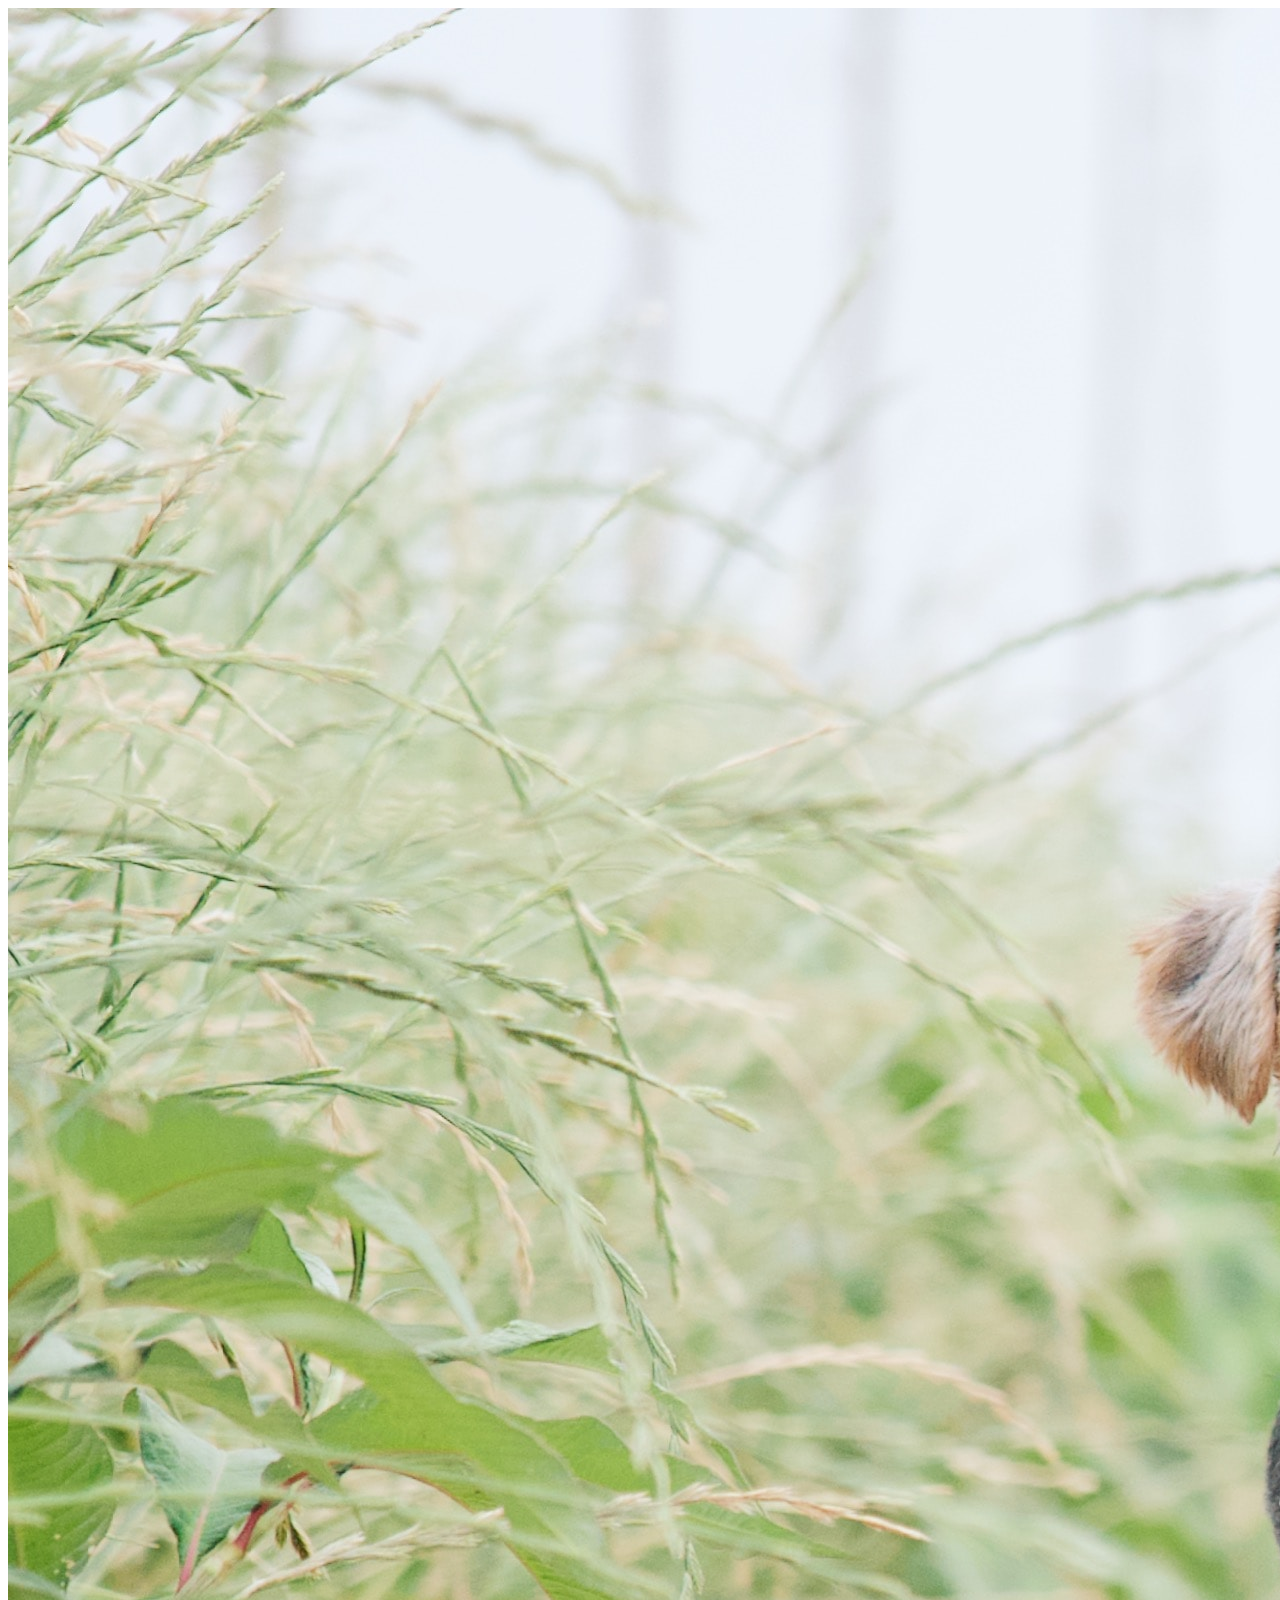
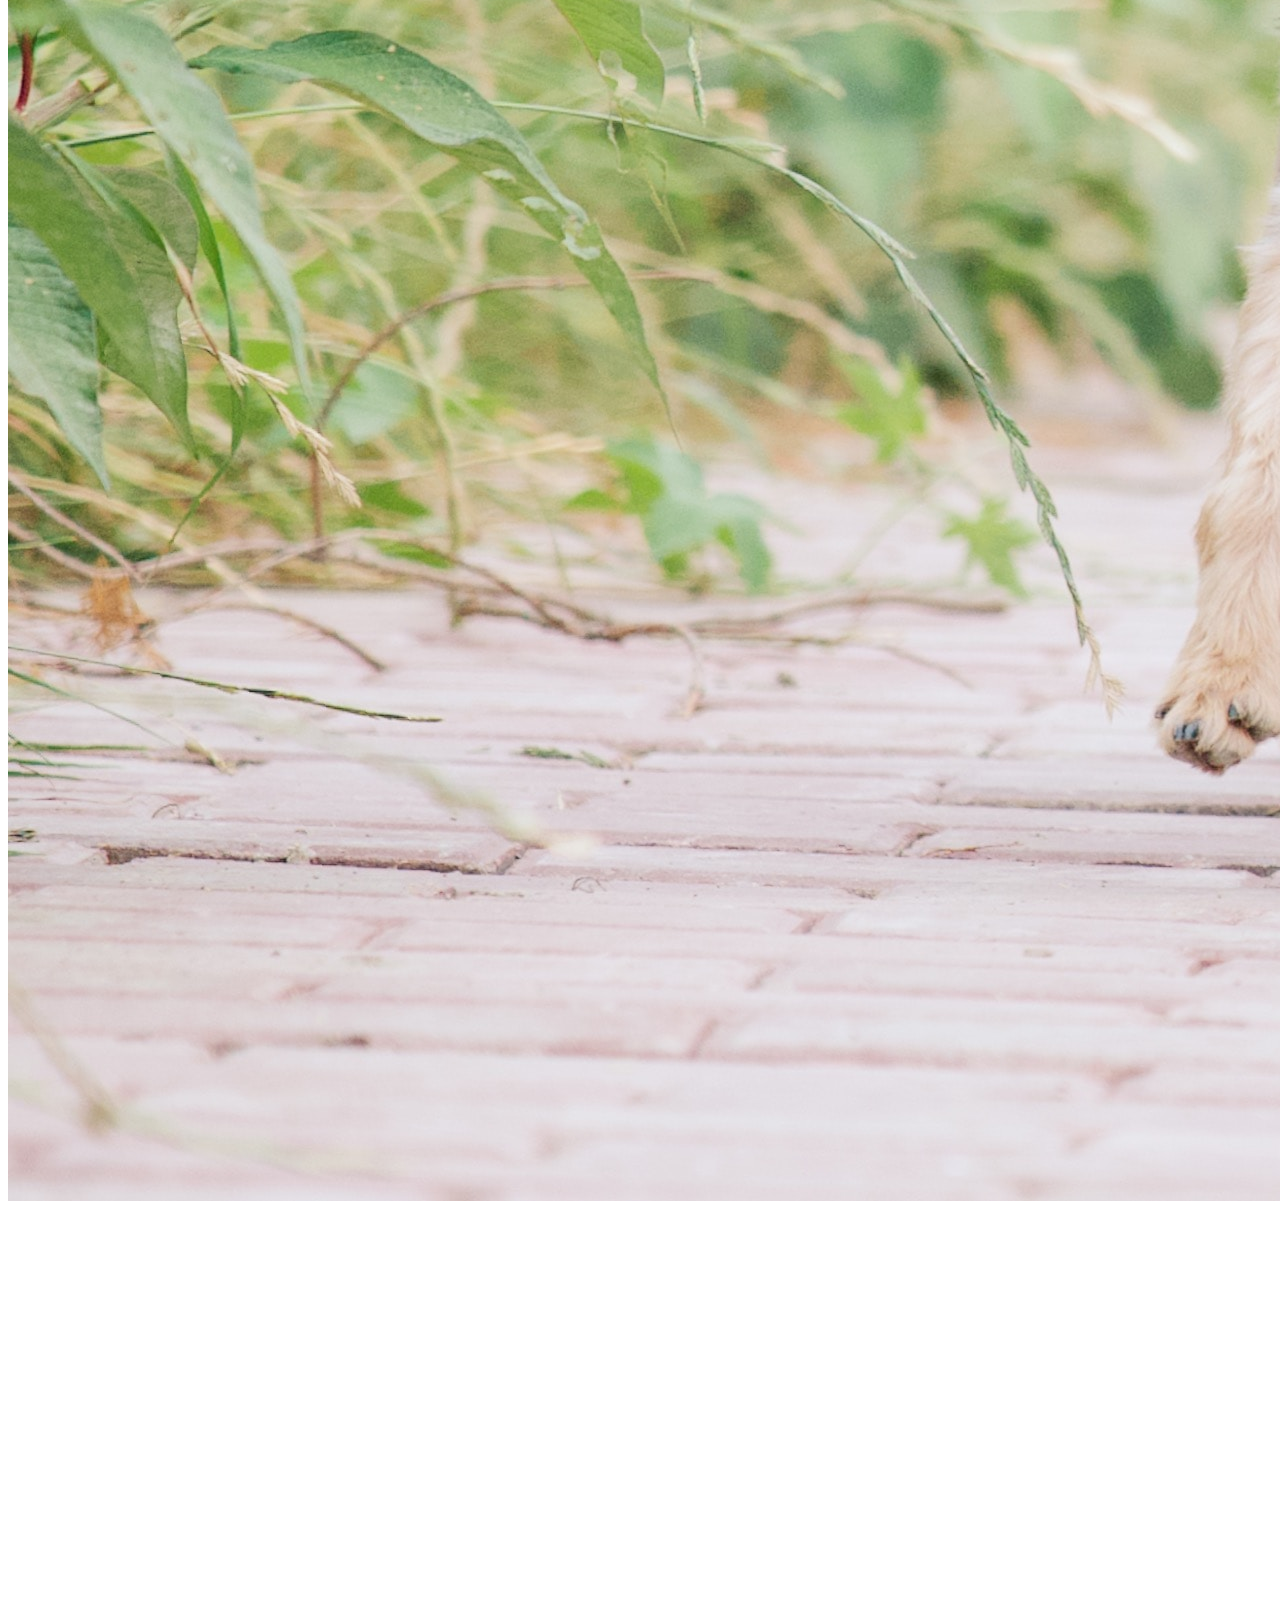
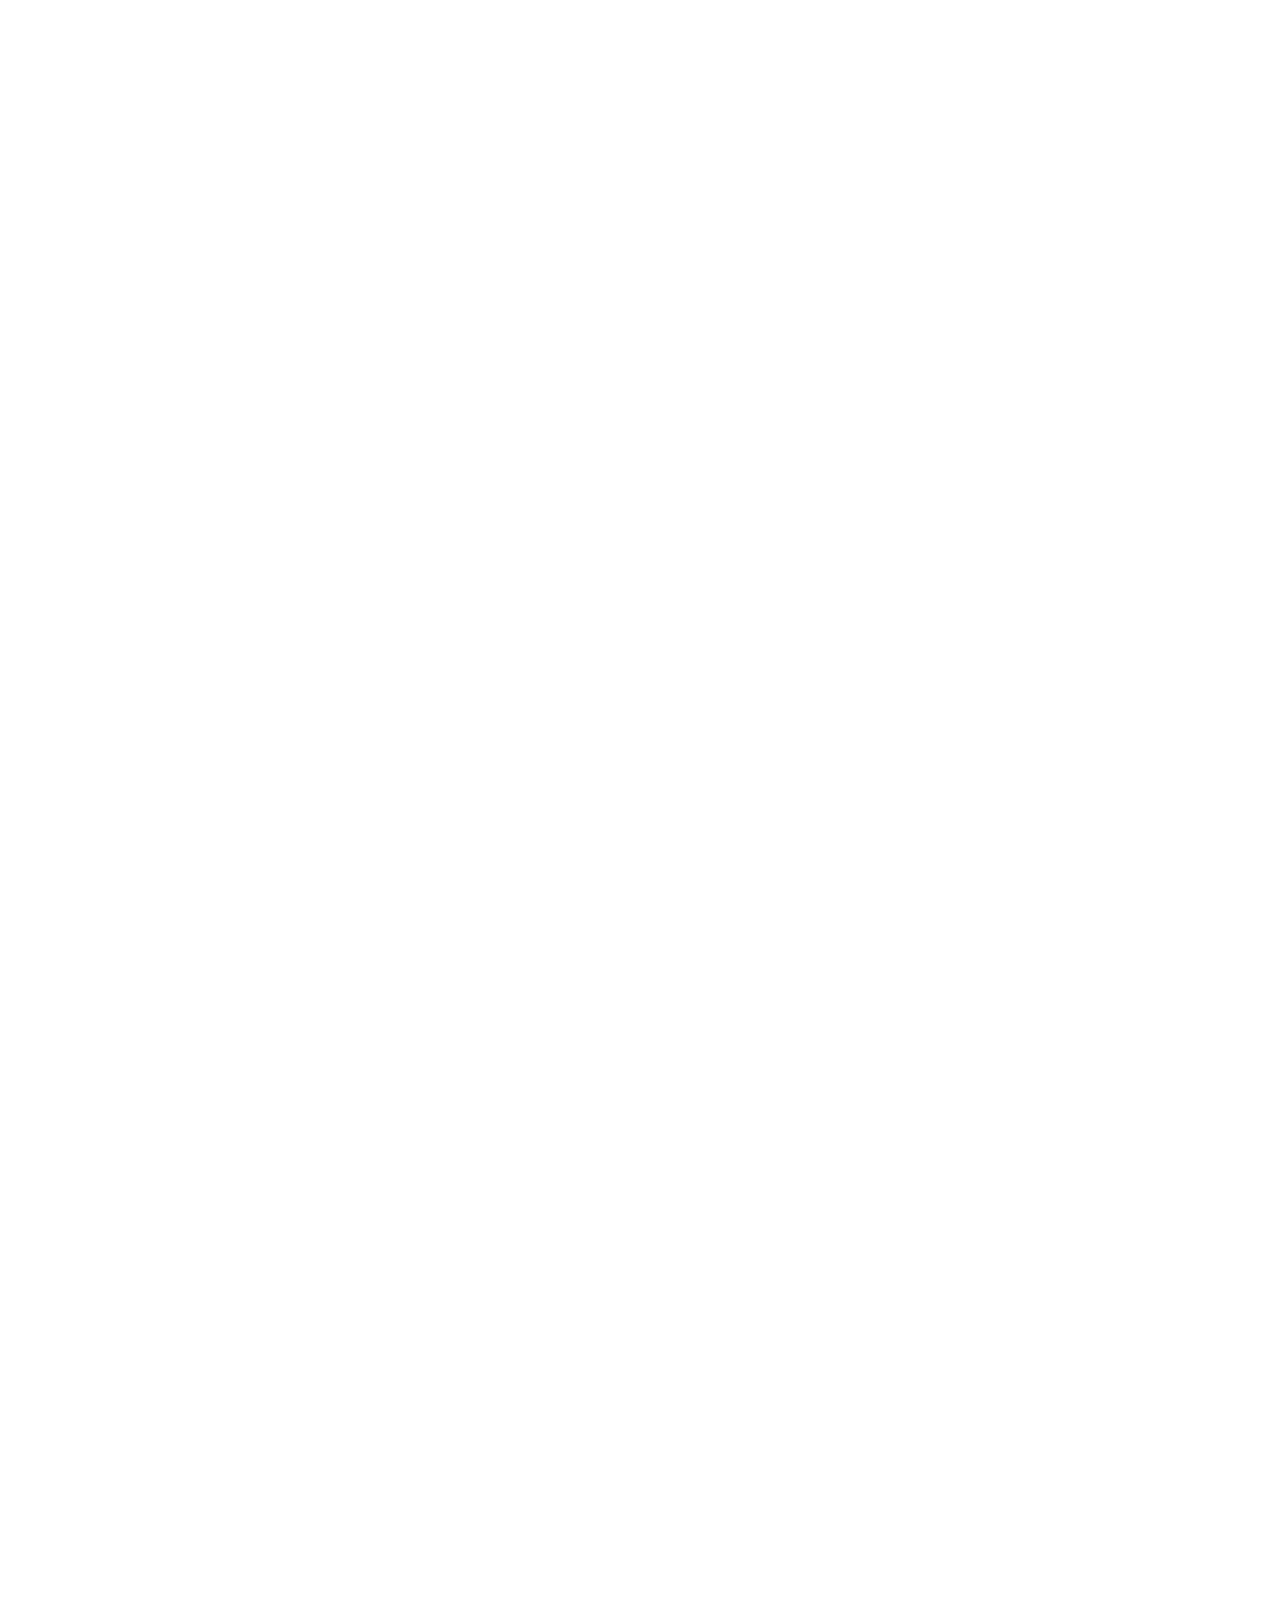
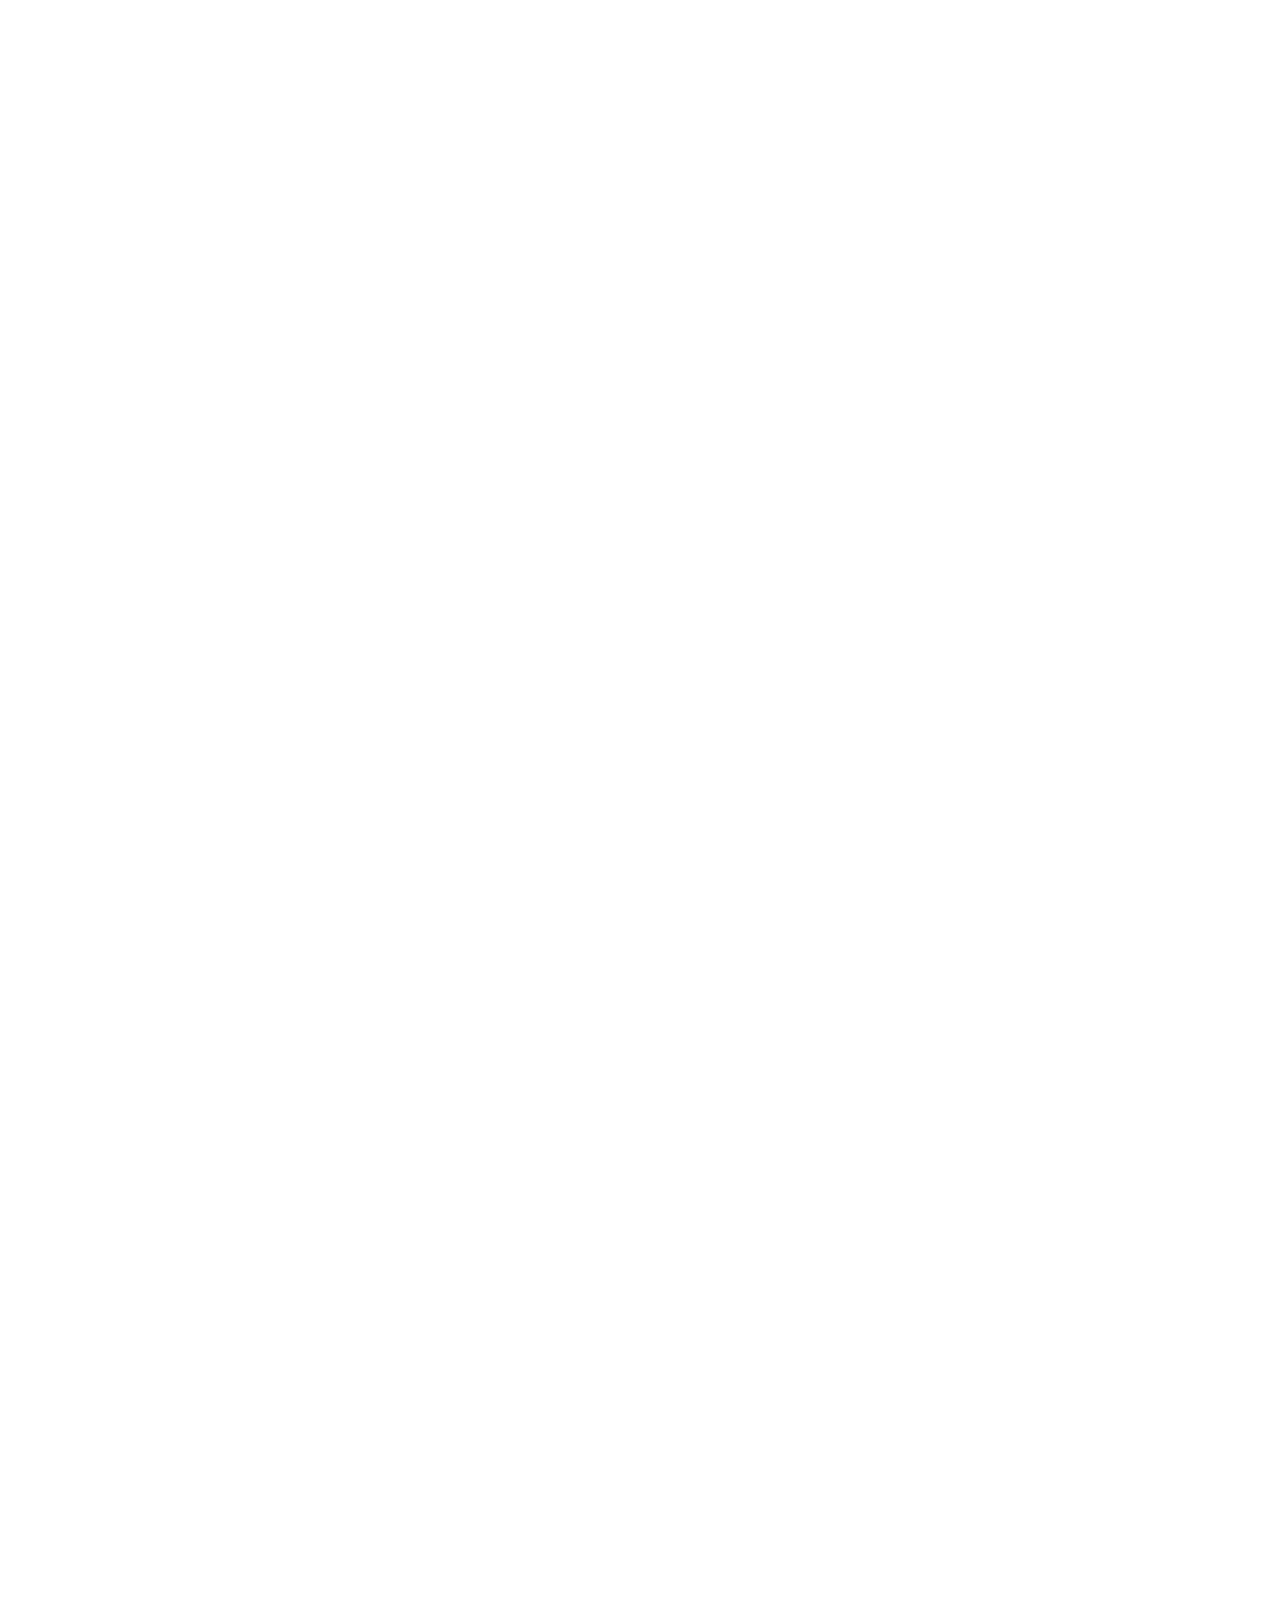
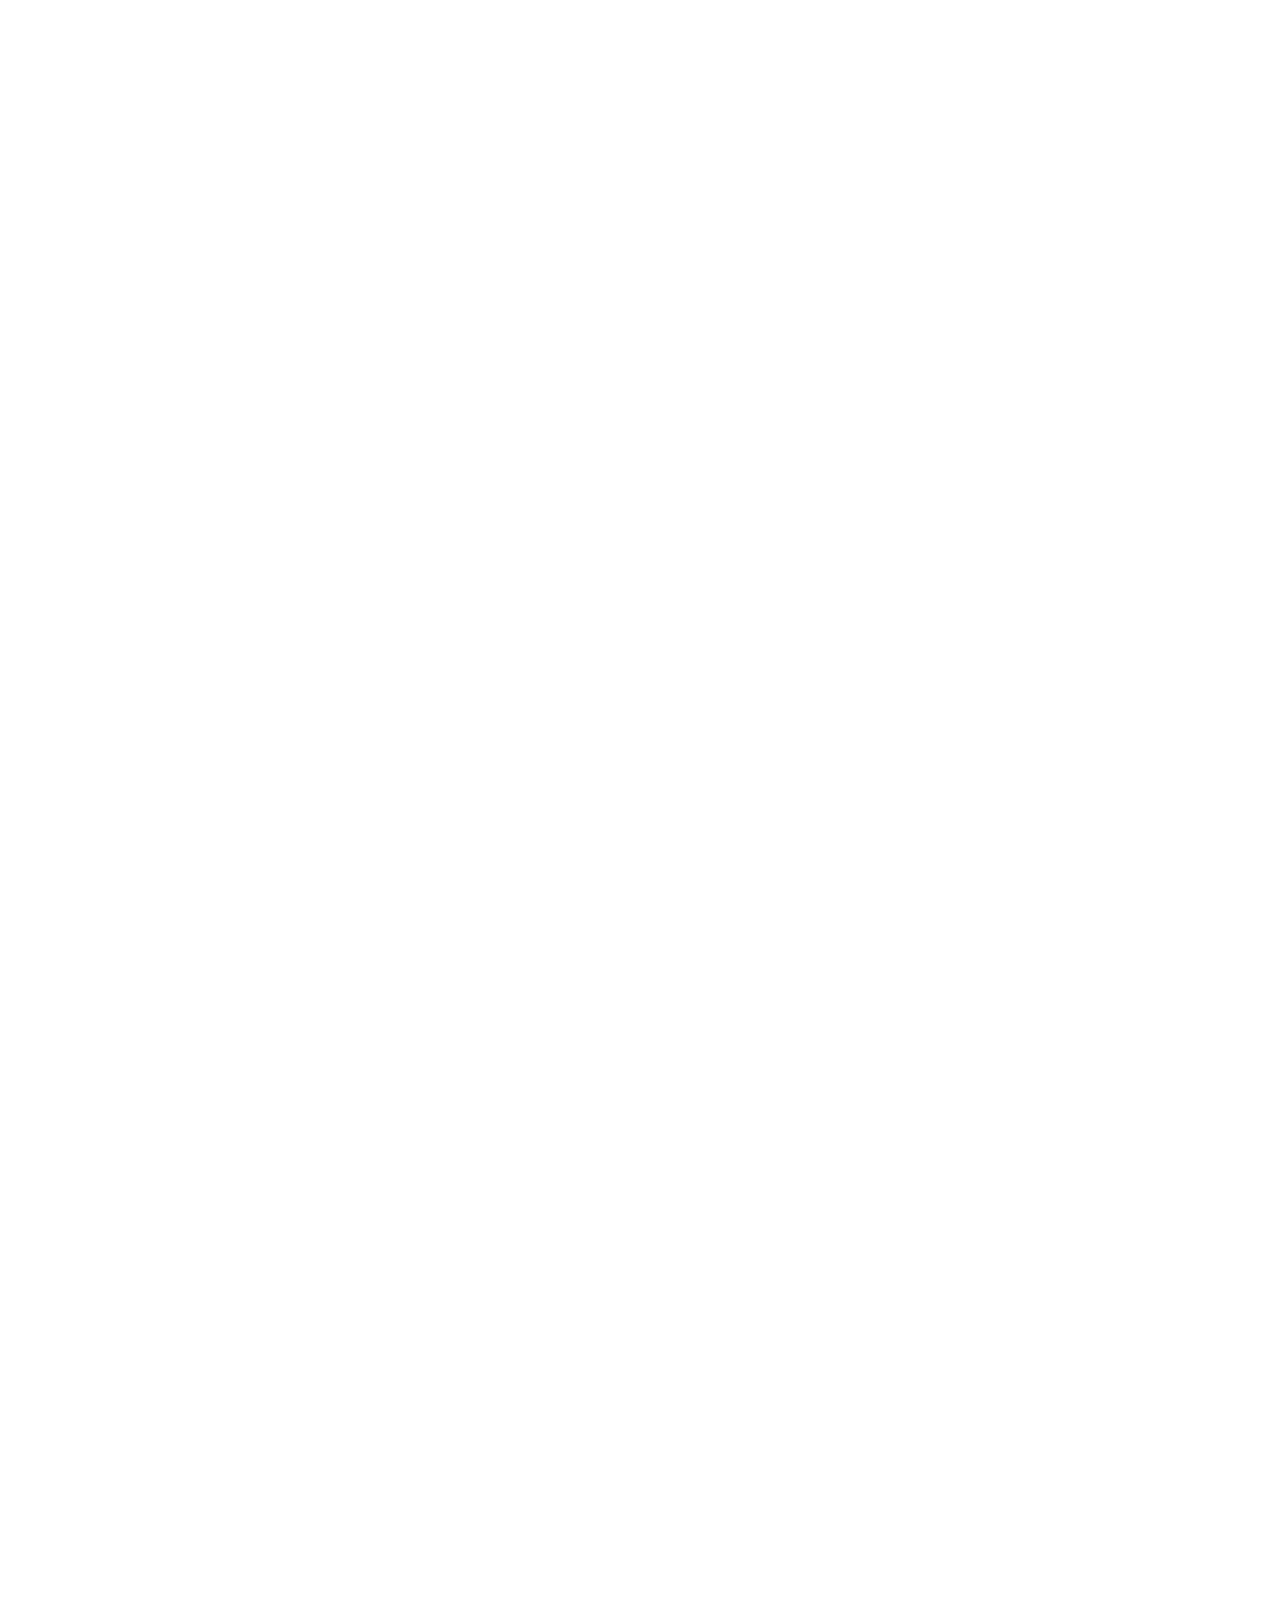
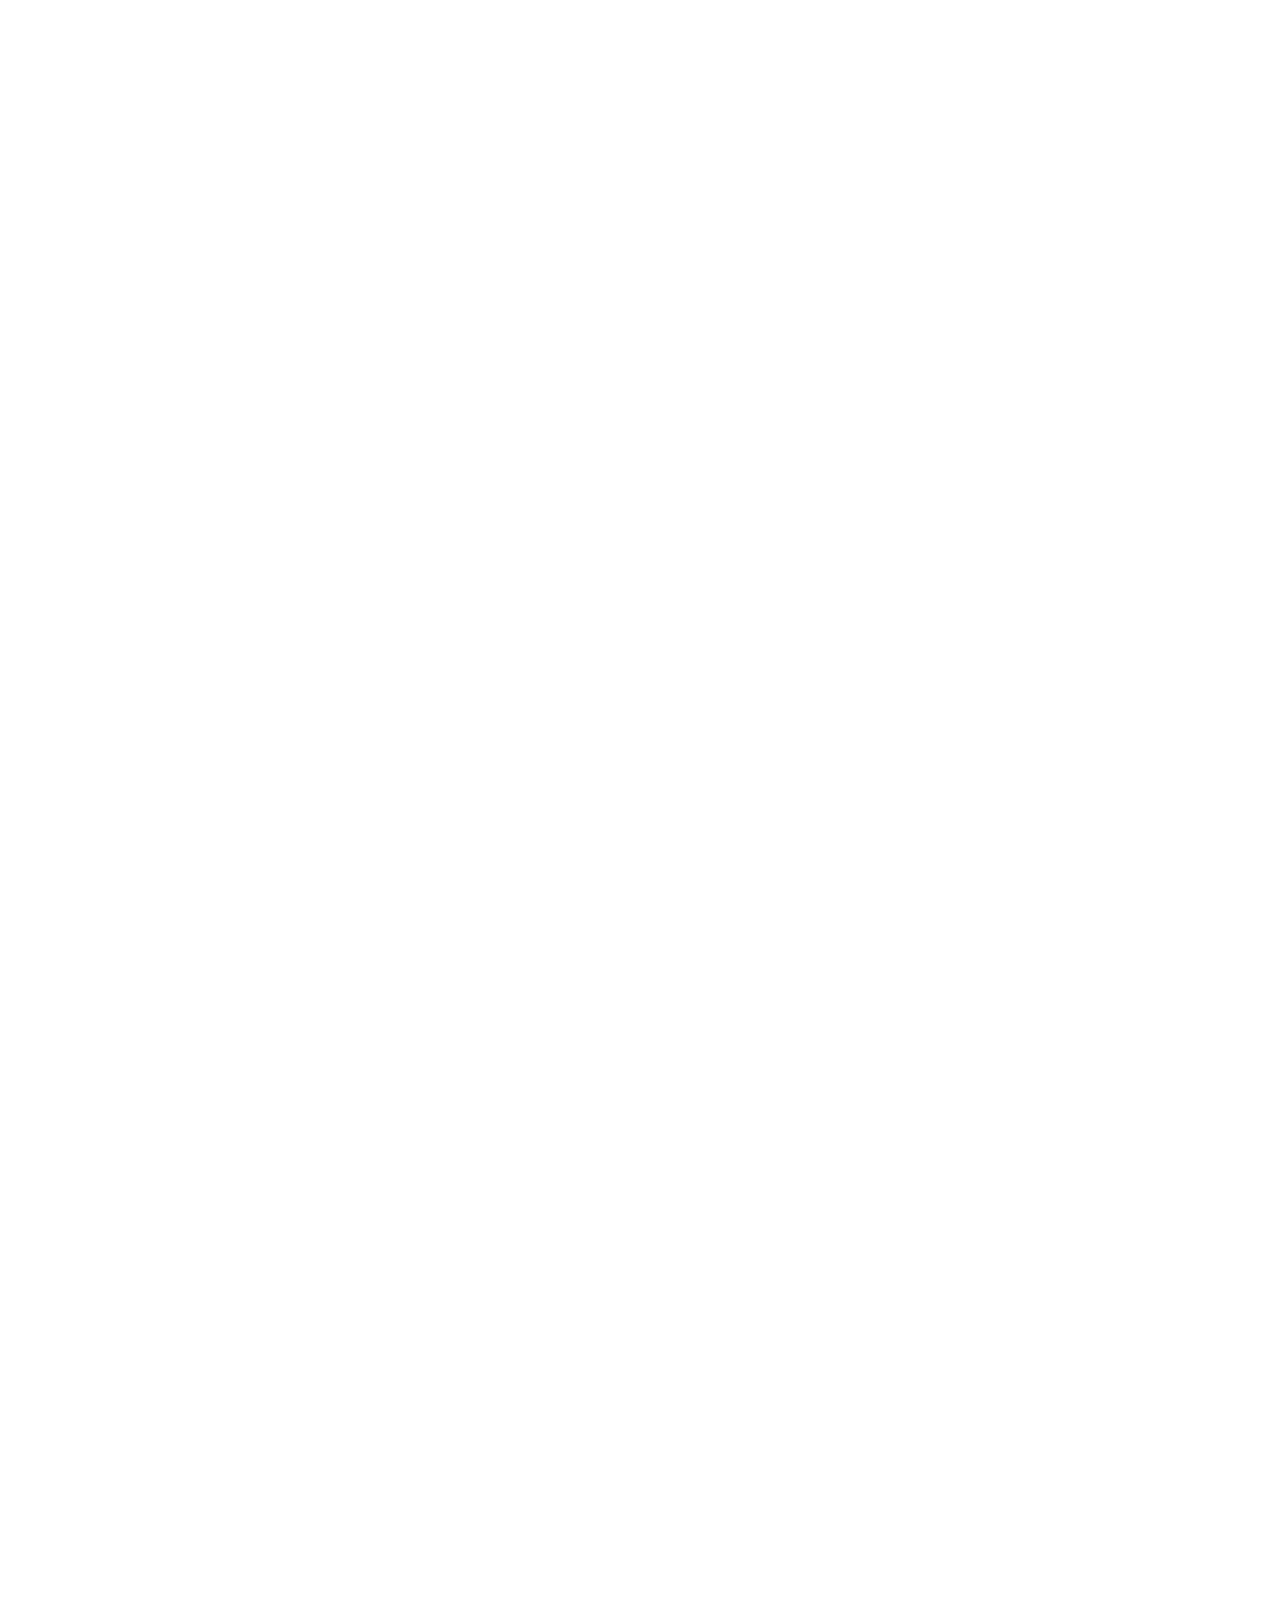
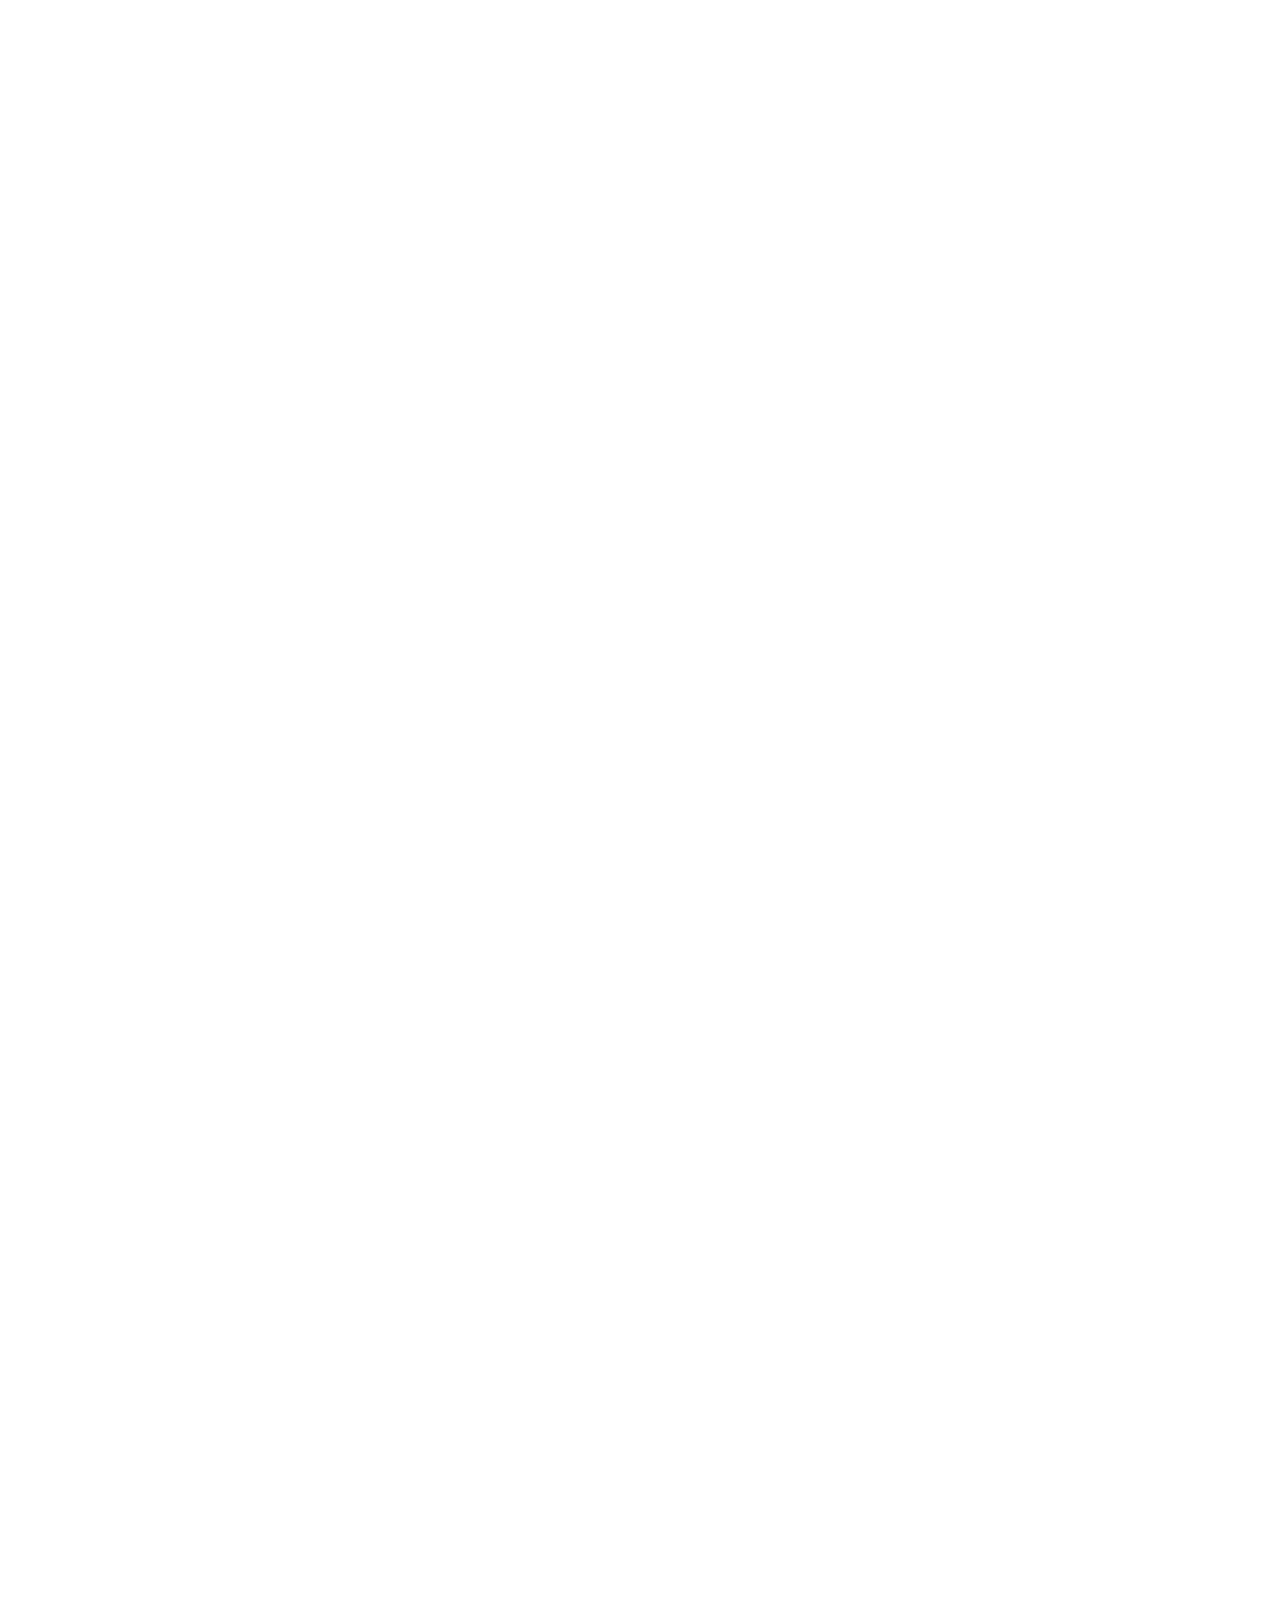
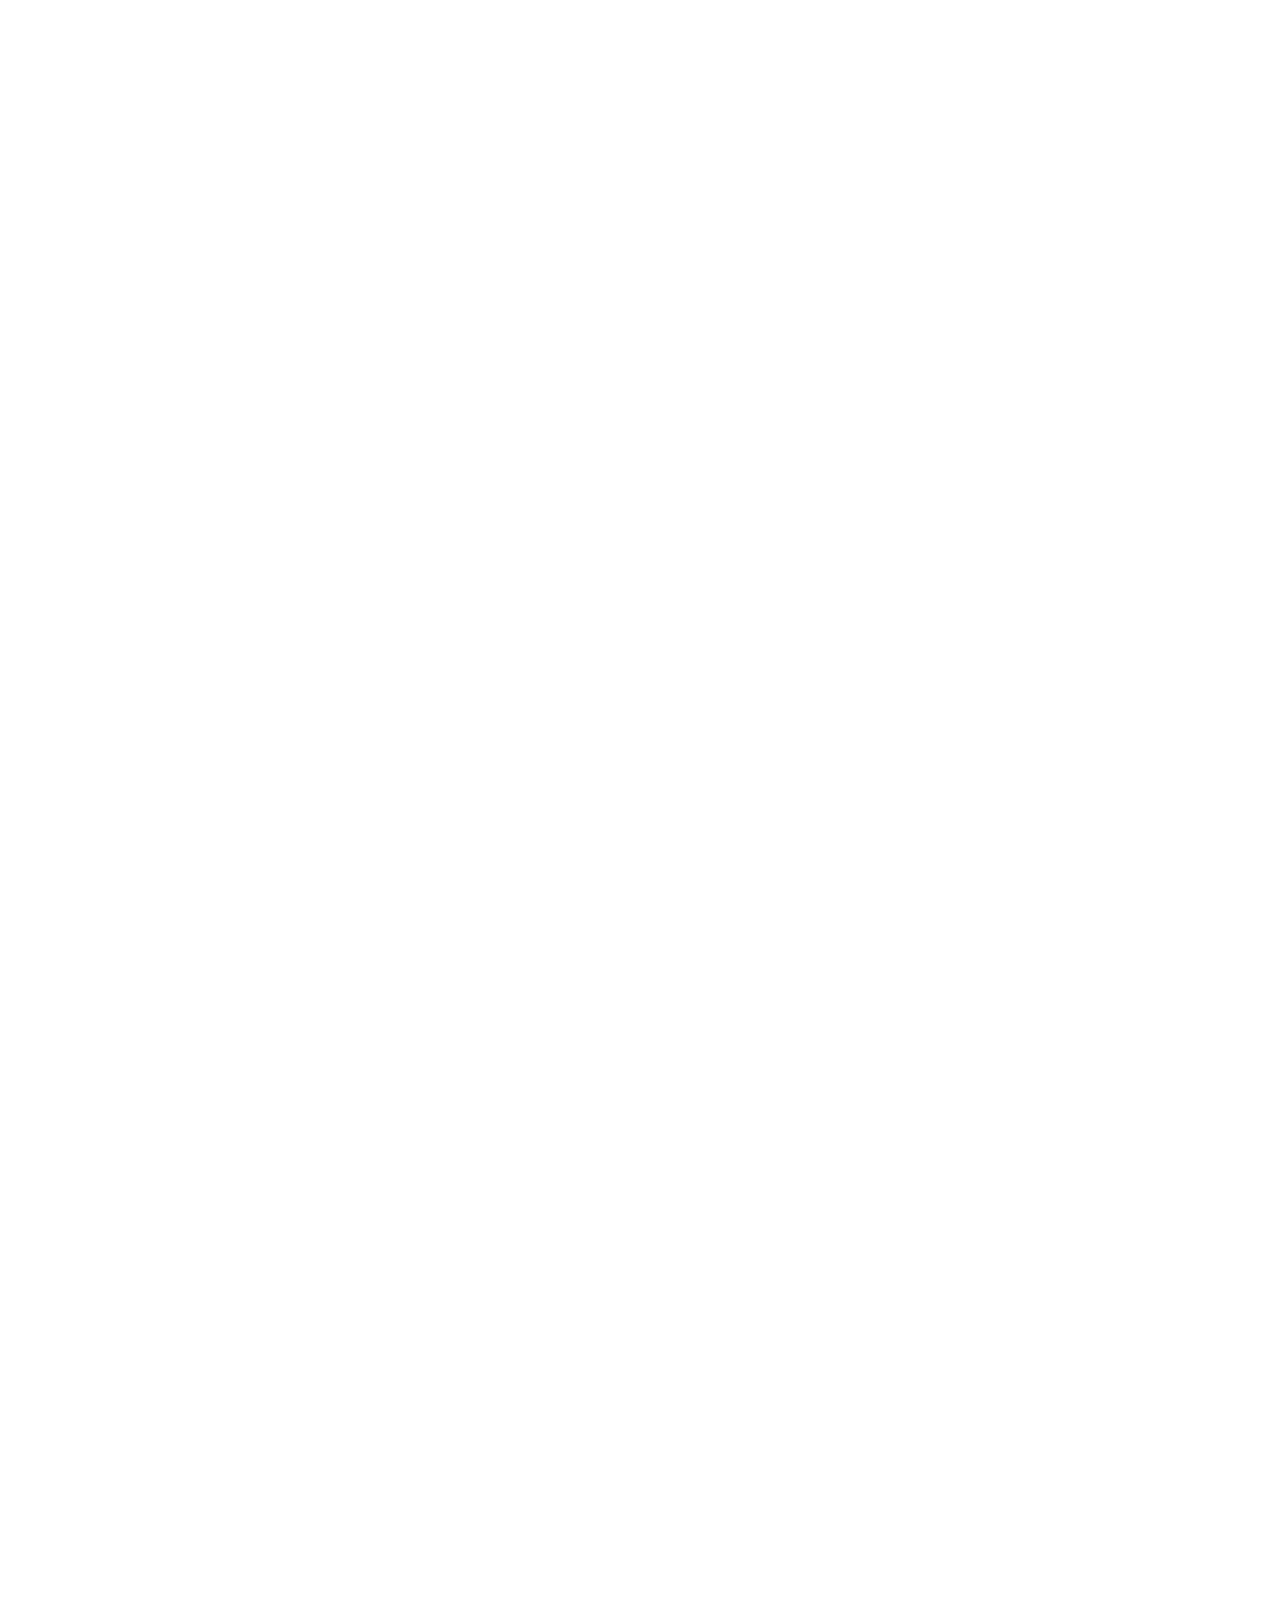
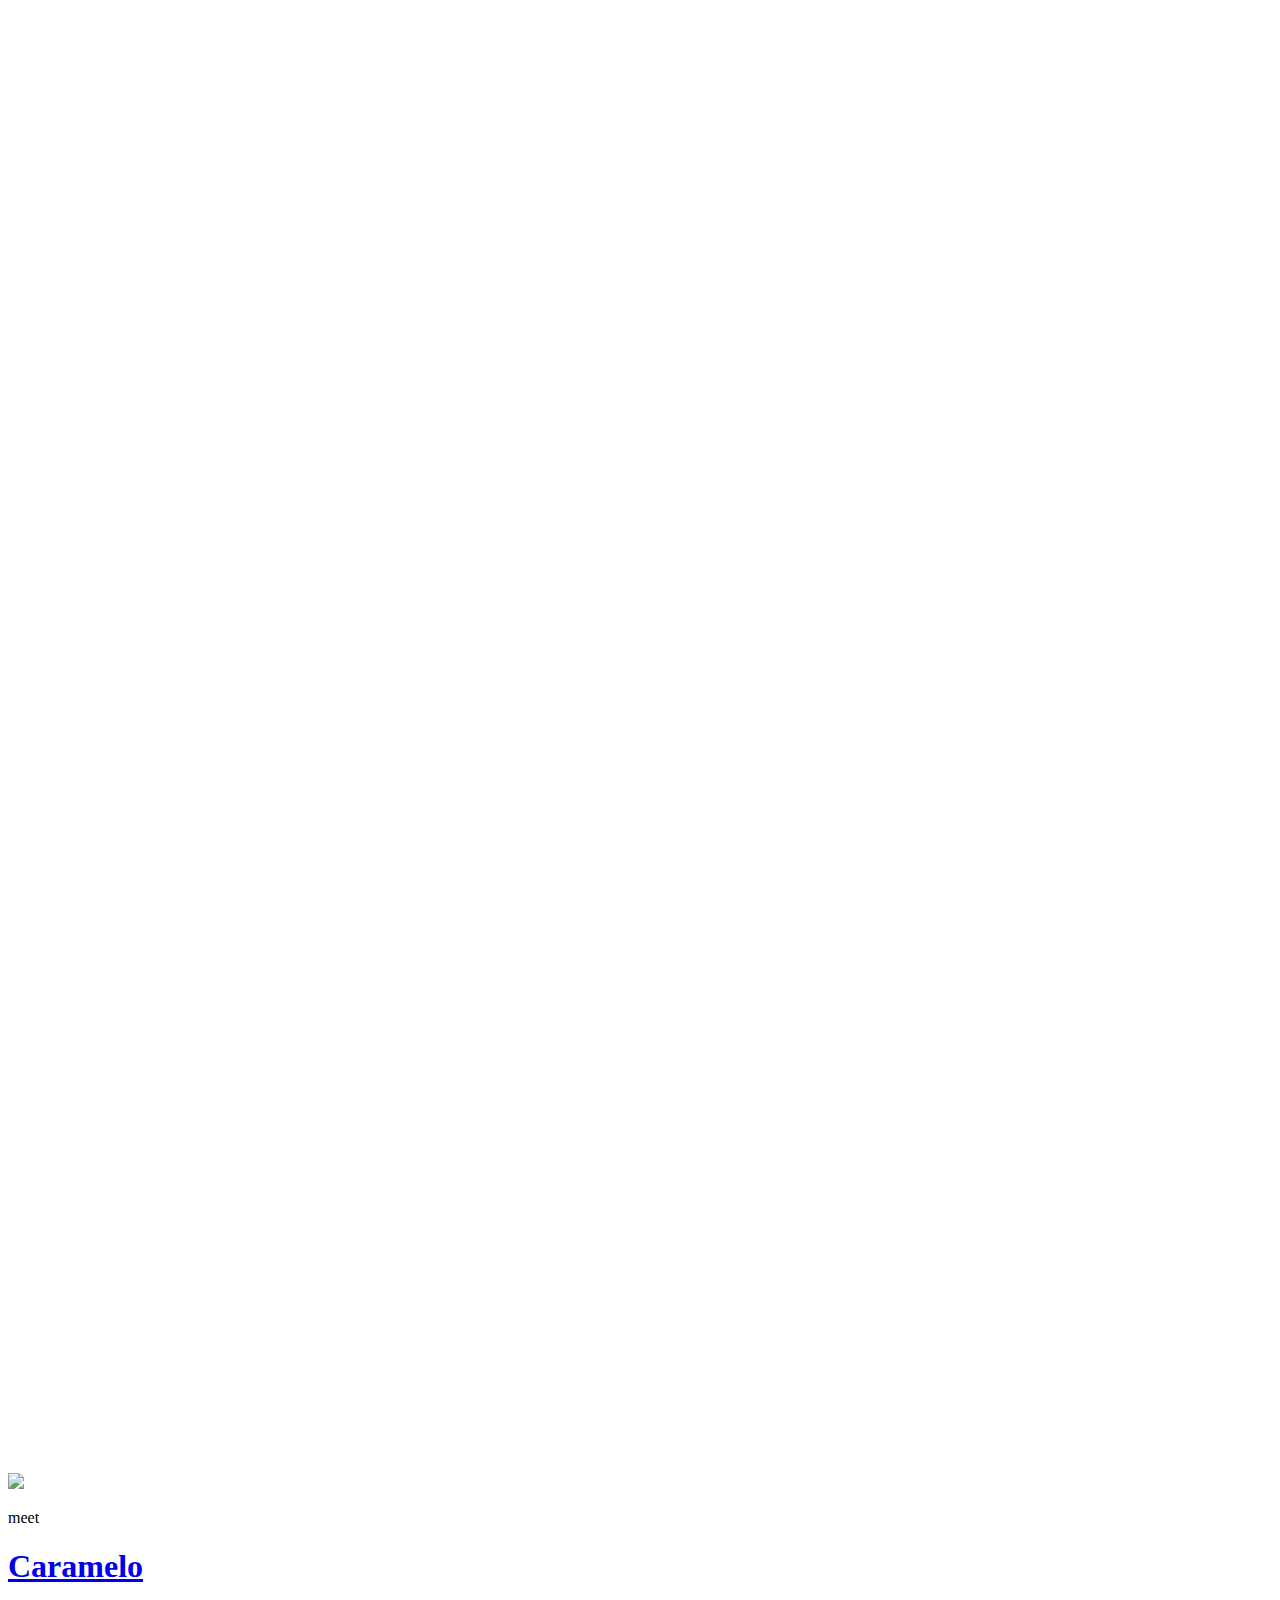
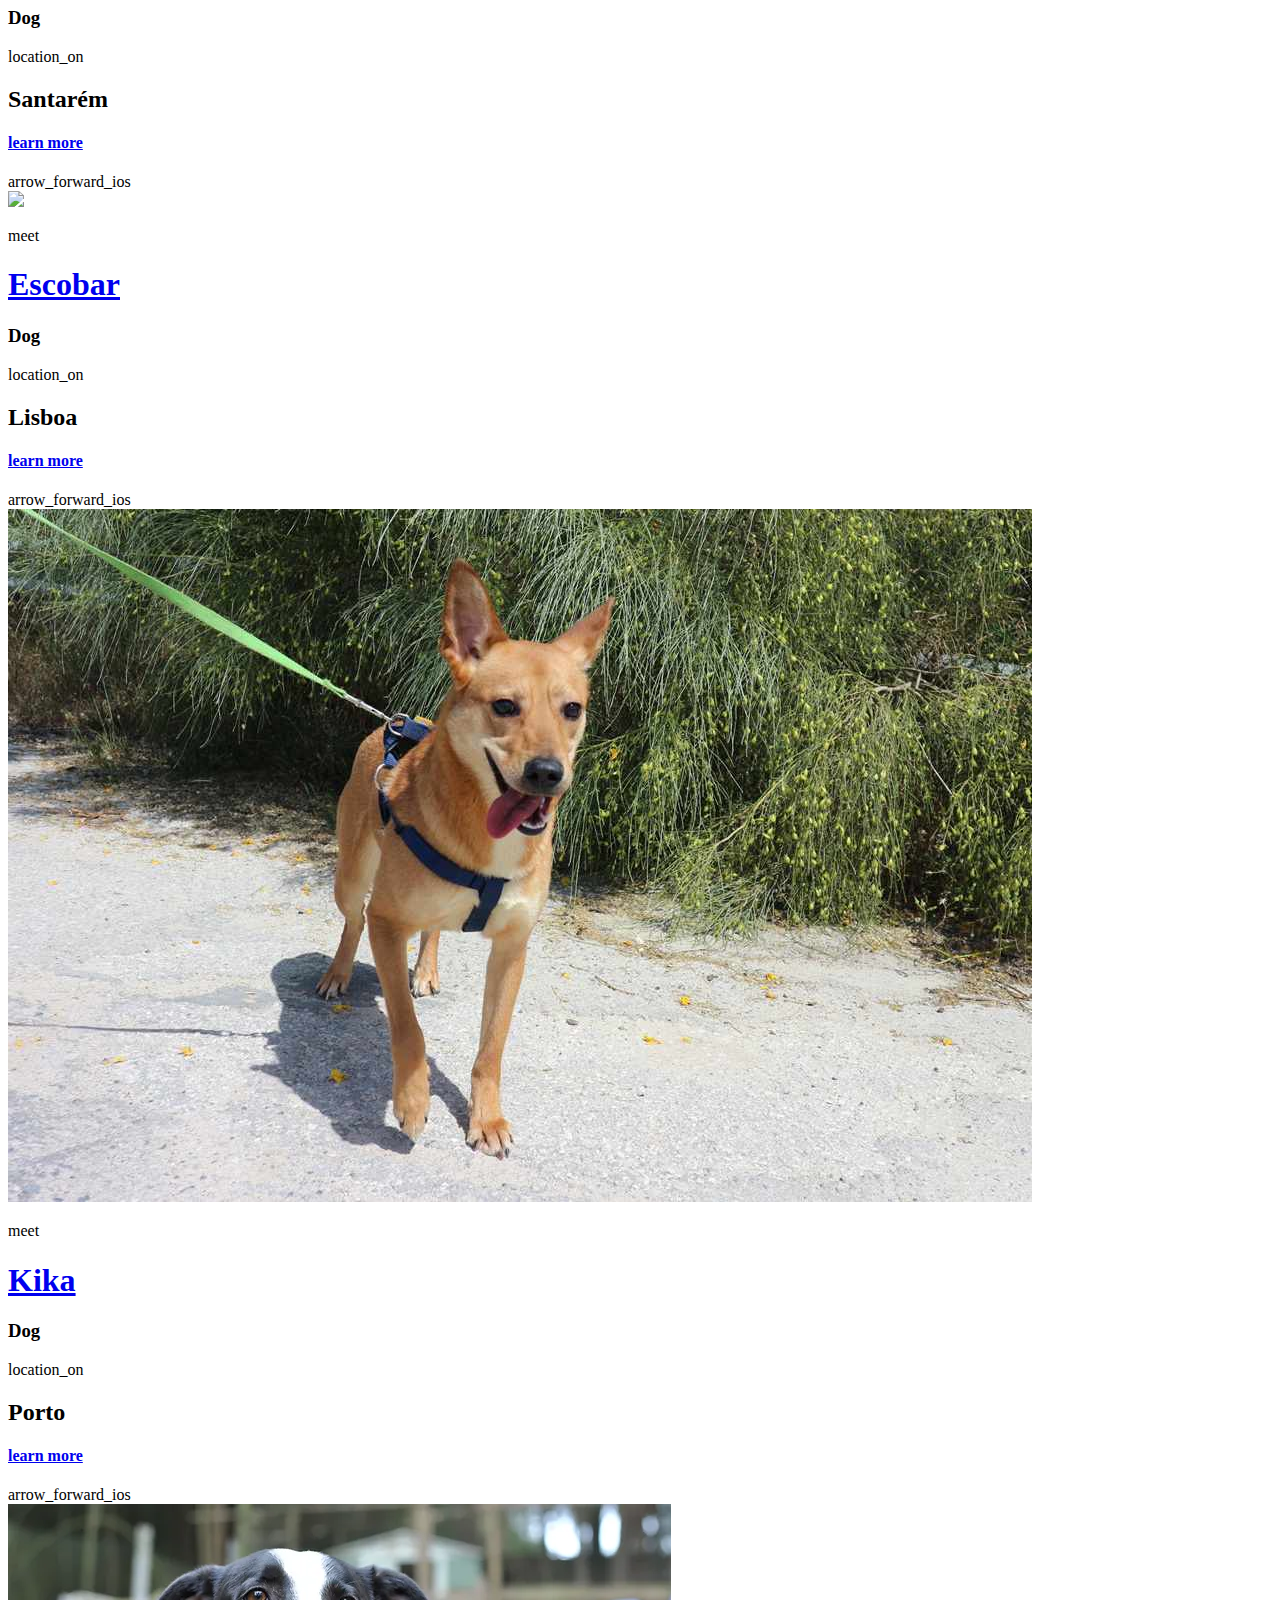
==== index.html @ 0b3e3b9c "jquery for head, header & footer" ====
<!DOCTYPE html>
<html lang="en">
  <head>
    <script src="https://code.jquery.com/jquery-latest.min.js"></script>
    <script>
      $(function(){
        $('head').load("/src/pages/static/head.html")
      });
    </script>
  </head>
  <body>
    <div class="container">
      <header>
        <script>
          $(function(){
            $('header').load("/src/pages/static/header.html")
          });
        </script>
      </header>
      <main>
        <div class="slide-show">
          <img src="/src/img/slideshow/slide1.jpg" alt="Slide Image 1" />
          <img src="/src/img/slideshow/slide2.jpg" alt="Slide Image 2" />
          <img src="/src/img/slideshow/slide3.jpg" alt="Slide Image 3" />
          <img src="/src/img/slideshow/slide4.jpg" alt="Slide Image 4" />
        </div>
        <div class="pets-container">
          
        </div>
      </main>

      <footer>
        <script>
          $(function(){
            $('footer').load("/src/pages/static/footer.html")
          });
        </script>
      </footer>
    </div>
    <script src="/src/js/scripts.js"></script>
    <script src="/src/js/pet.js"></script>
  </body>
</html>
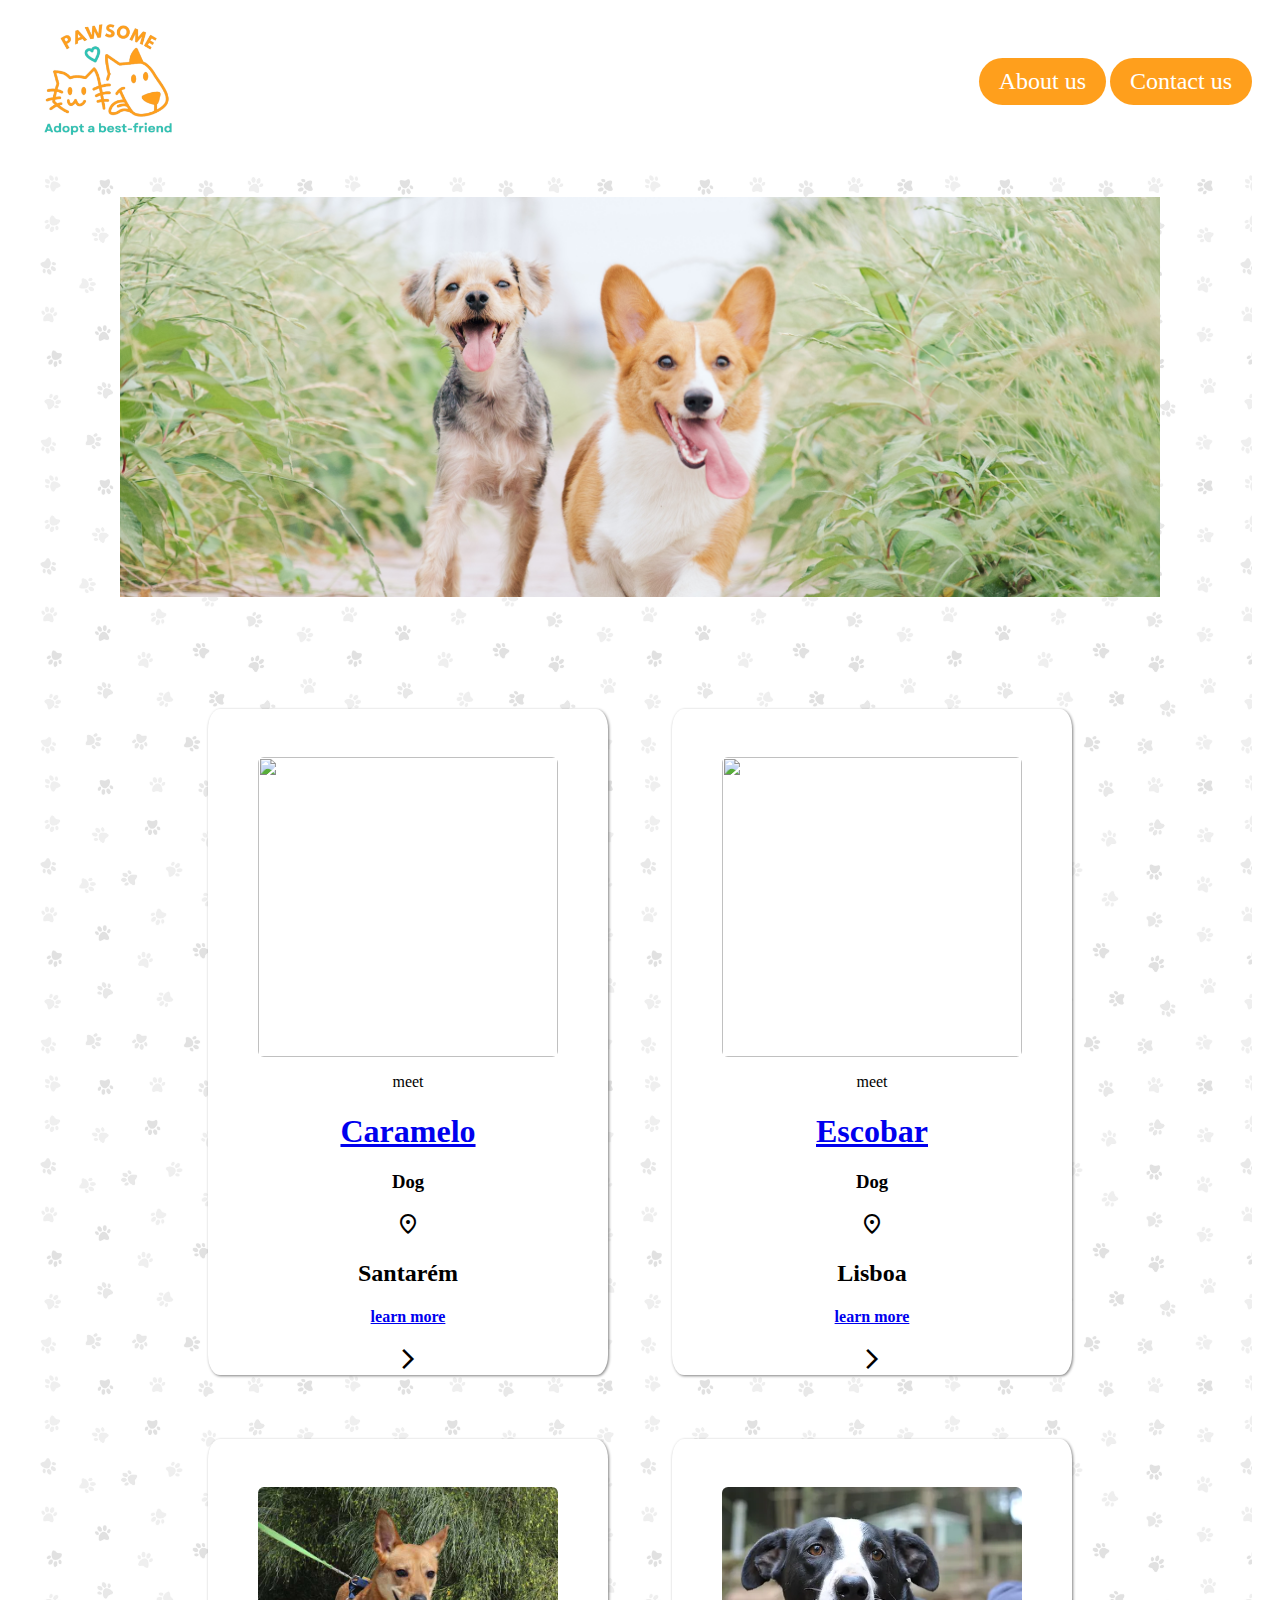
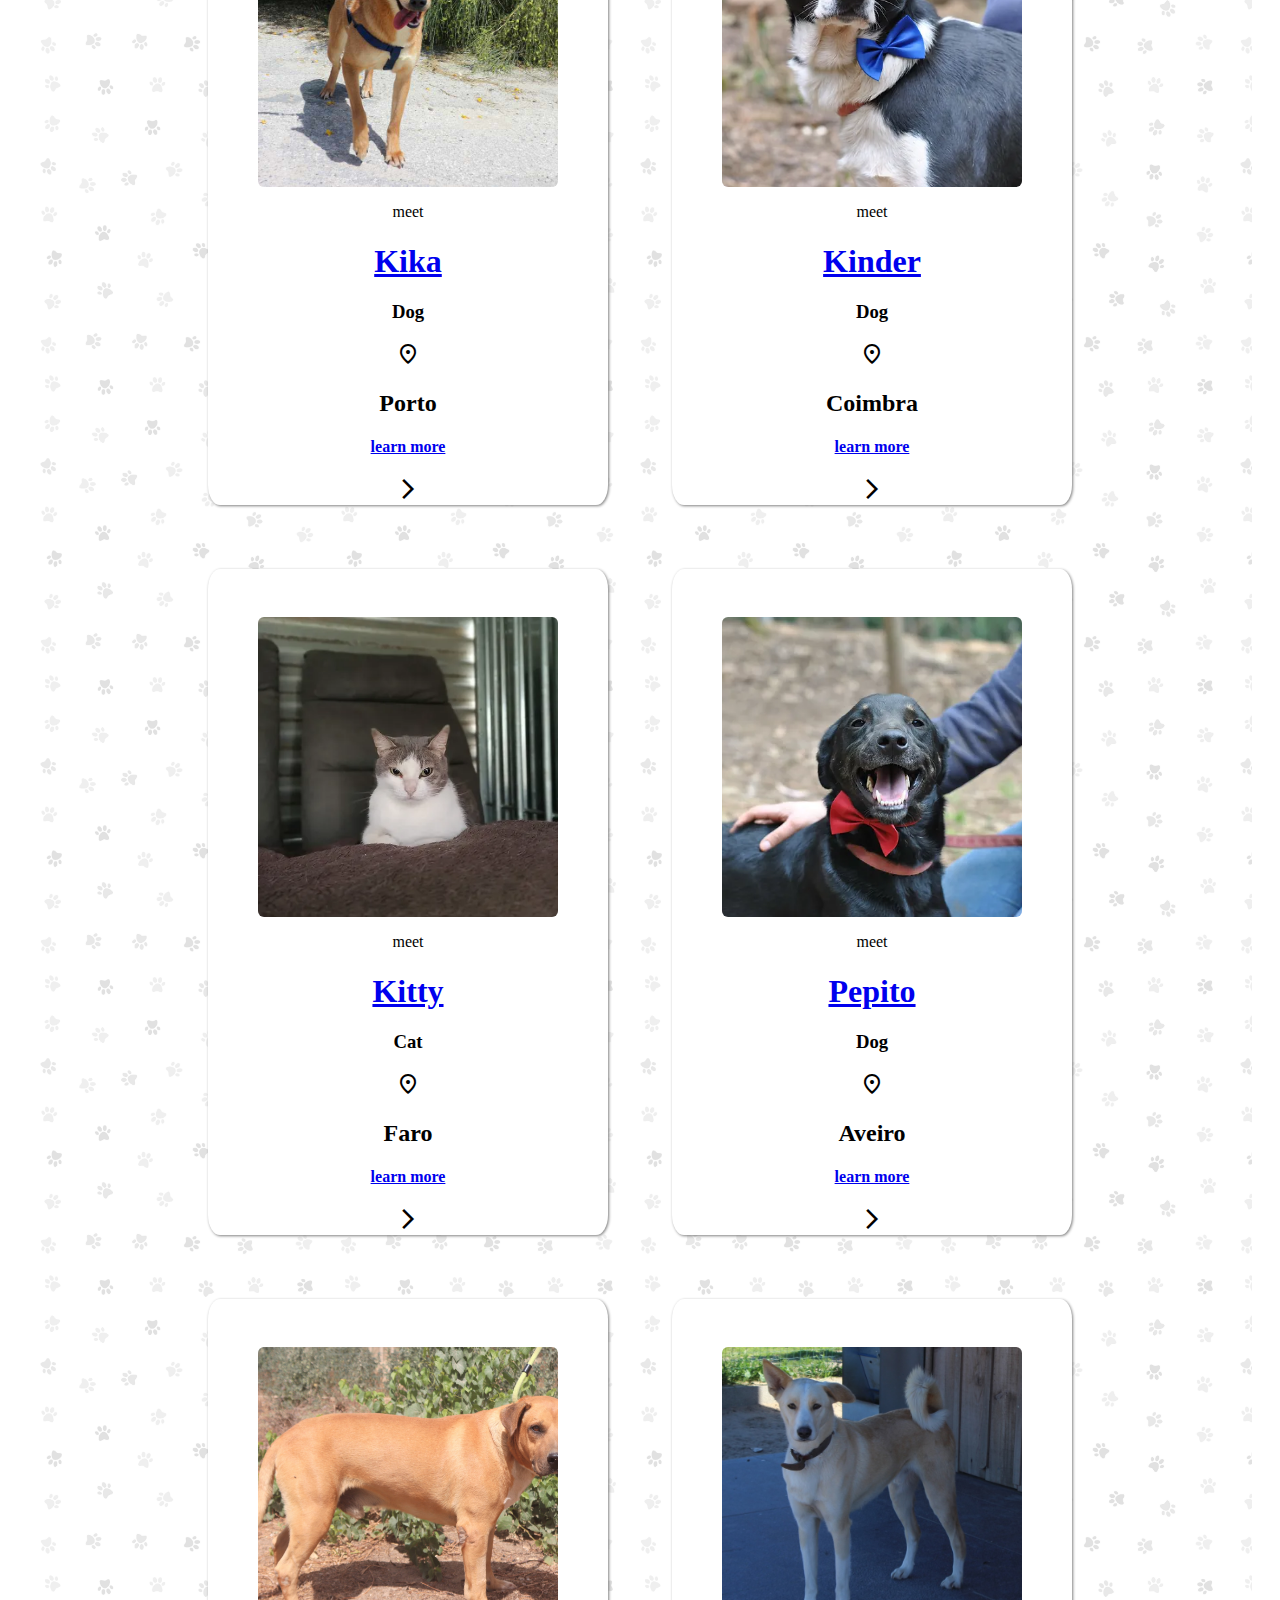
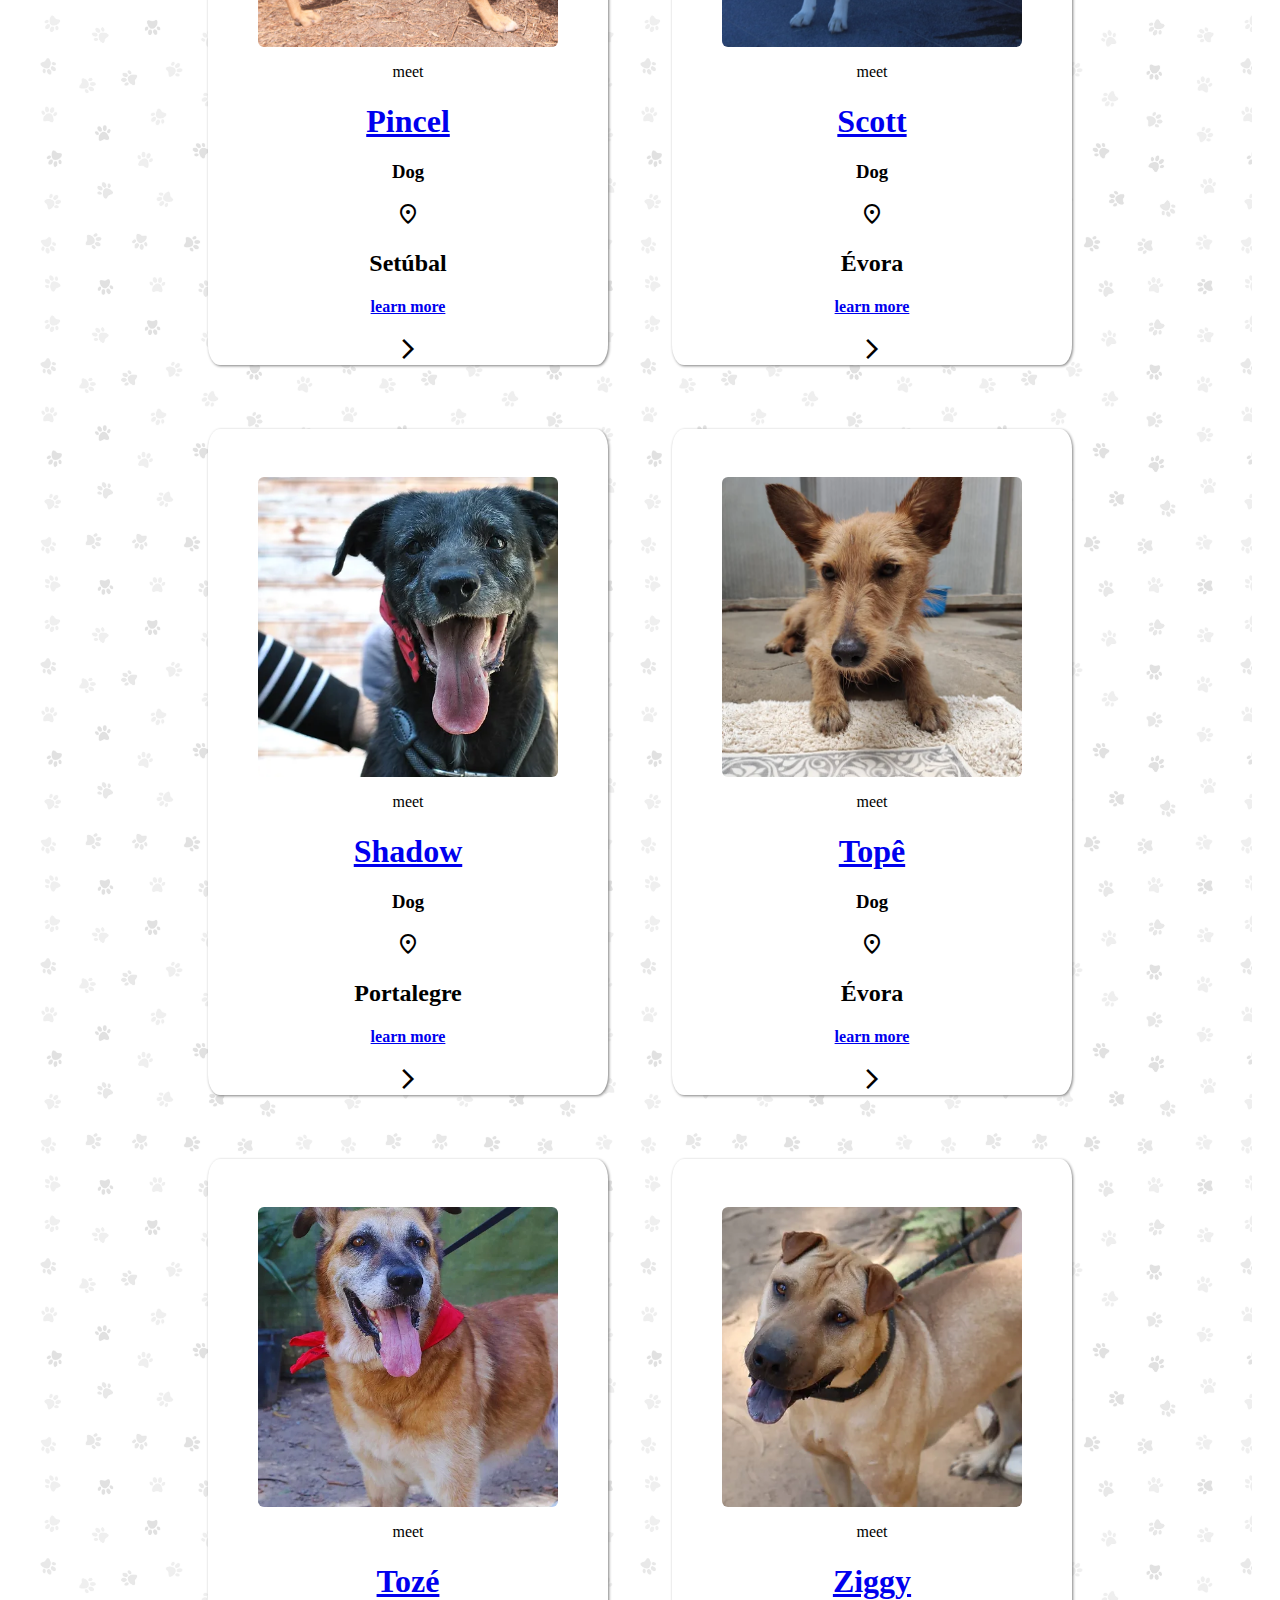
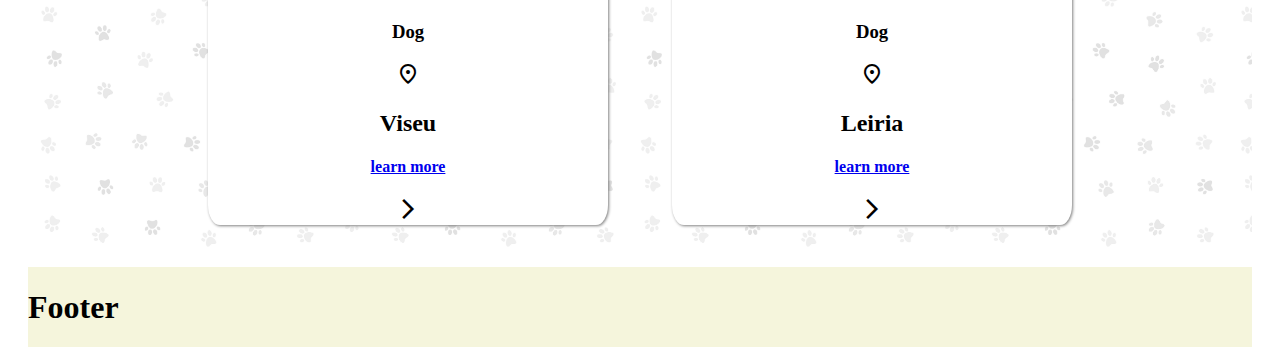
==== commit 57cb8fcf: "Buttons" ====
--- a/index.html
+++ b/index.html
@@ -1,21 +1,28 @@
 <!DOCTYPE html>
 <html lang="en">
   <head>
-    <script src="https://code.jquery.com/jquery-latest.min.js"></script>
-    <script>
-      $(function(){
-        $('head').load("/src/pages/static/head.html")
-      });
-    </script>
+    <meta charset="UTF-8" />
+    <meta http-equiv="X-UA-Compatible" content="IE=edge" />
+    <meta name="viewport" content="width=device-width, initial-scale=1.0" />
+    <title>Pawsome</title>
+    <link rel="stylesheet" href="/src/css/style.css" />
+    <link
+      rel="stylesheet"
+      href="https://fonts.googleapis.com/css2?family=Material+Symbols+Outlined:opsz,wght,FILL,GRAD@48,400,1,0"
+    />
   </head>
   <body>
     <div class="container">
       <header>
-        <script>
-          $(function(){
-            $('header').load("/src/pages/static/header.html")
-          });
-        </script>
+        <div class="logo">
+          <a href="/index.html"
+            ><img src="/src/img/ui/Pawsome_logo.png" alt="Pawsome Adoptions"
+          /></a>
+        </div>
+        <nav>
+          <a href="/src/pages/nav/about.html">About us</a>
+          <a href="/src/pages/nav/contact.html">Contact us</a>
+        </nav>
       </header>
       <main>
         <div class="slide-show">
@@ -24,17 +31,11 @@
           <img src="/src/img/slideshow/slide3.jpg" alt="Slide Image 3" />
           <img src="/src/img/slideshow/slide4.jpg" alt="Slide Image 4" />
         </div>
-        <div class="pets-container">
-          
-        </div>
+        <div class="pets-container"></div>
       </main>
 
       <footer>
-        <script>
-          $(function(){
-            $('footer').load("/src/pages/static/footer.html")
-          });
-        </script>
+        <h1>Footer</h1>
       </footer>
     </div>
     <script src="/src/js/scripts.js"></script>
--- a/src/css/style.css
+++ b/src/css/style.css
@@ -0,0 +1,135 @@
+/* ------------- ROOT VARIABLES ------------- */
+:root {
+  --color-primary: #ff9f1c;
+  --color-primary2: #ffbf69;
+  --color-white: #fff;
+  --color-secondary: #cbf3f0;
+  --color-secondary2: #2ec4b6;
+}
+
+/* HOLY GRAIL */
+.container {
+  display: grid;
+  grid-template-areas:
+    "header"
+    "content"
+    "footer";
+  grid-template-rows: auto 1fr auto;
+  grid-gap: 10px;
+  height: 100vh;
+  margin: 0 20px 10px; /* Margens laterais e inferior */
+}
+
+header {
+  grid-area: header;
+  background-color: var(--color-white);
+}
+
+main {
+  grid-area: content;
+  background-image: url("/src/img/ui/bg_pattern.jpg");
+  background-repeat: repeat;
+  background-size: 300px;
+}
+
+footer {
+  grid-area: footer;
+  background-color: beige;
+}
+
+@media (max-width: 768px) {
+  .container {
+    grid-template-areas:
+      "header"
+      "content"
+      "footer";
+    grid-template-columns: 1fr;
+    grid-template-rows: auto 1fr auto;
+  }
+}
+
+header {
+  display: flex;
+  justify-content: space-between;
+  align-items: center;
+}
+
+/* HEADER + NAVBAR*/
+
+header .logo img {
+  width: 8rem;
+  margin: 1rem;
+}
+
+header nav a {
+  margin: 0rem; /* espaçamento entre os botões */
+  color: var(--color-white); /* color dos botões */
+  border: none;
+  background: none;
+  font-size: 1.5rem;
+  text-decoration: none; /* sem sublinhado */
+  border-radius: 50px; /* Estilo  arredondado */
+  padding: 10px 20px; /* Espaçamento interno */
+  transition: background-color 0.3s ease-in-out;
+  display: inline-block; /* Adicionado */
+  background-color: var(--color-primary); /* Adicionado */
+}
+
+header nav a:hover {
+  background-color: var(--color-primary2);
+  color: var(--color-white);
+}
+
+/* MAIN CONTENT */
+
+.slide-show {
+  justify-items: center;
+  margin: 2rem auto;
+  position: relative;
+  width: 85%;
+  height: 400px;
+  overflow: hidden;
+}
+
+.slide-show img {
+  position: absolute;
+  width: 100%;
+  transition: opacity 0.5s ease-in-out;
+}
+
+.pets-container {
+  margin-top: 5rem;
+  display: flex;
+  flex-wrap: wrap;
+  justify-content: center;
+}
+
+.pets-container .pet {
+  width: 400px;
+  height: auto;
+  margin: 2rem;
+  display: flex;
+  flex-direction: column;
+  align-items: center;
+  text-align: center;
+  background-color: var(--color-white);
+  border-radius: 3%;
+  box-shadow: 1px 1px 3px gray;
+}
+
+.pets-container .pet .pet-image {
+  width: 300px;
+  height: 300px;
+  position: relative;
+  overflow: hidden;
+  margin-top: 3rem;
+  border-radius: 2%;
+  align-items: center;
+}
+
+.pets-container .pet .pet-image img {
+  width: 100%;
+  height: 100%;
+  object-fit: cover;
+  object-position: center;
+}
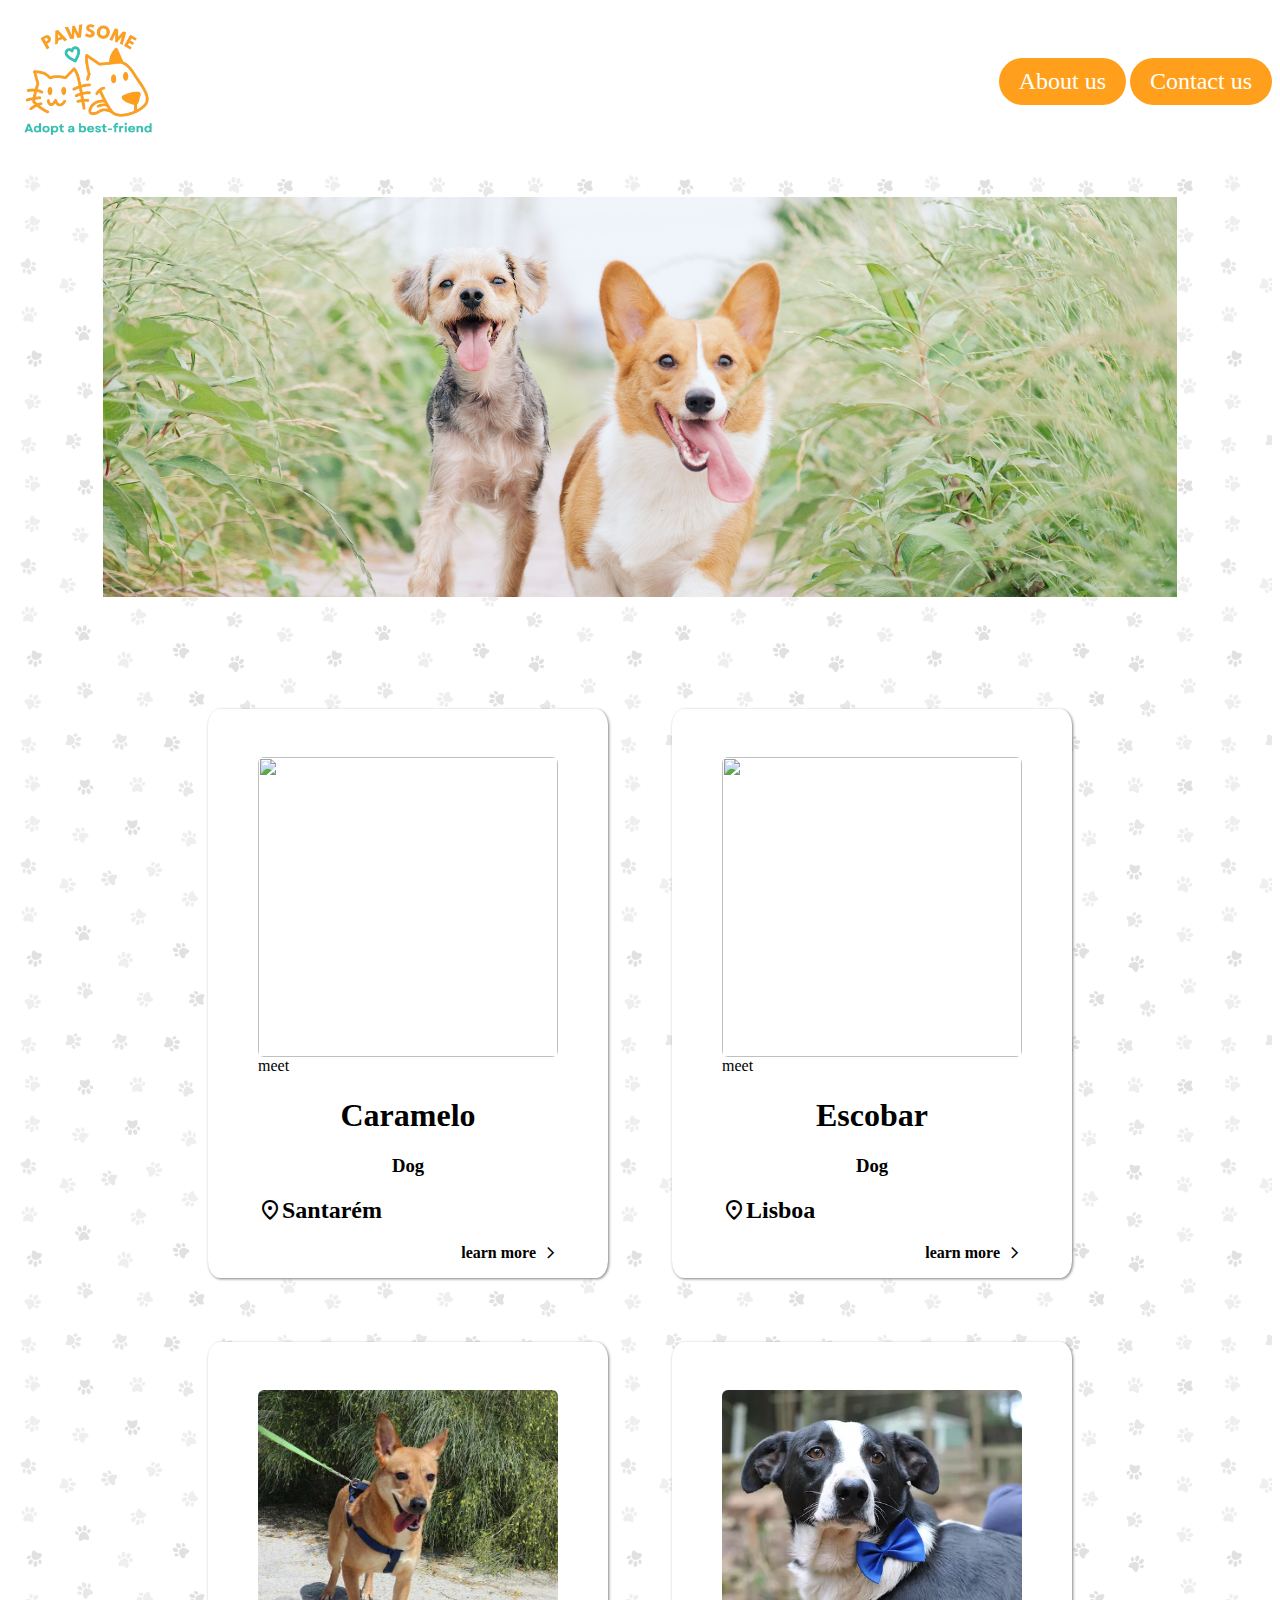
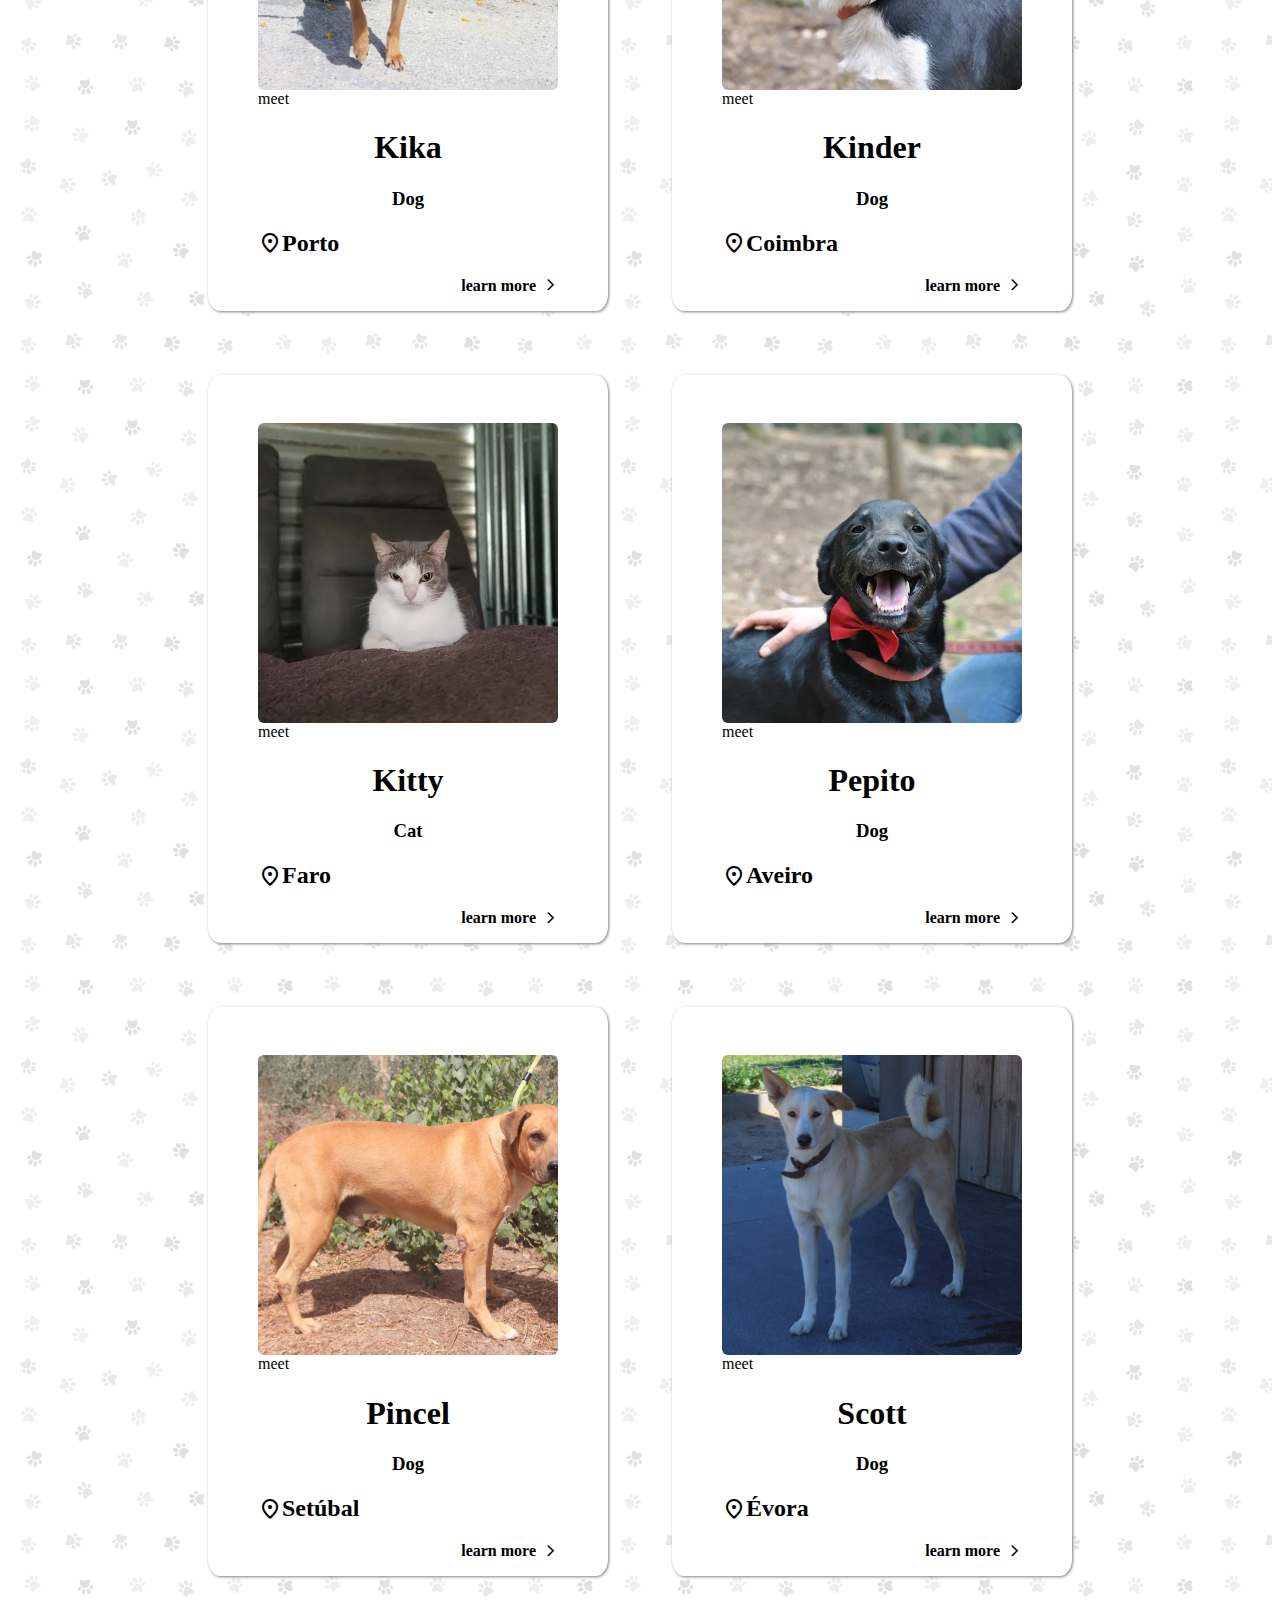
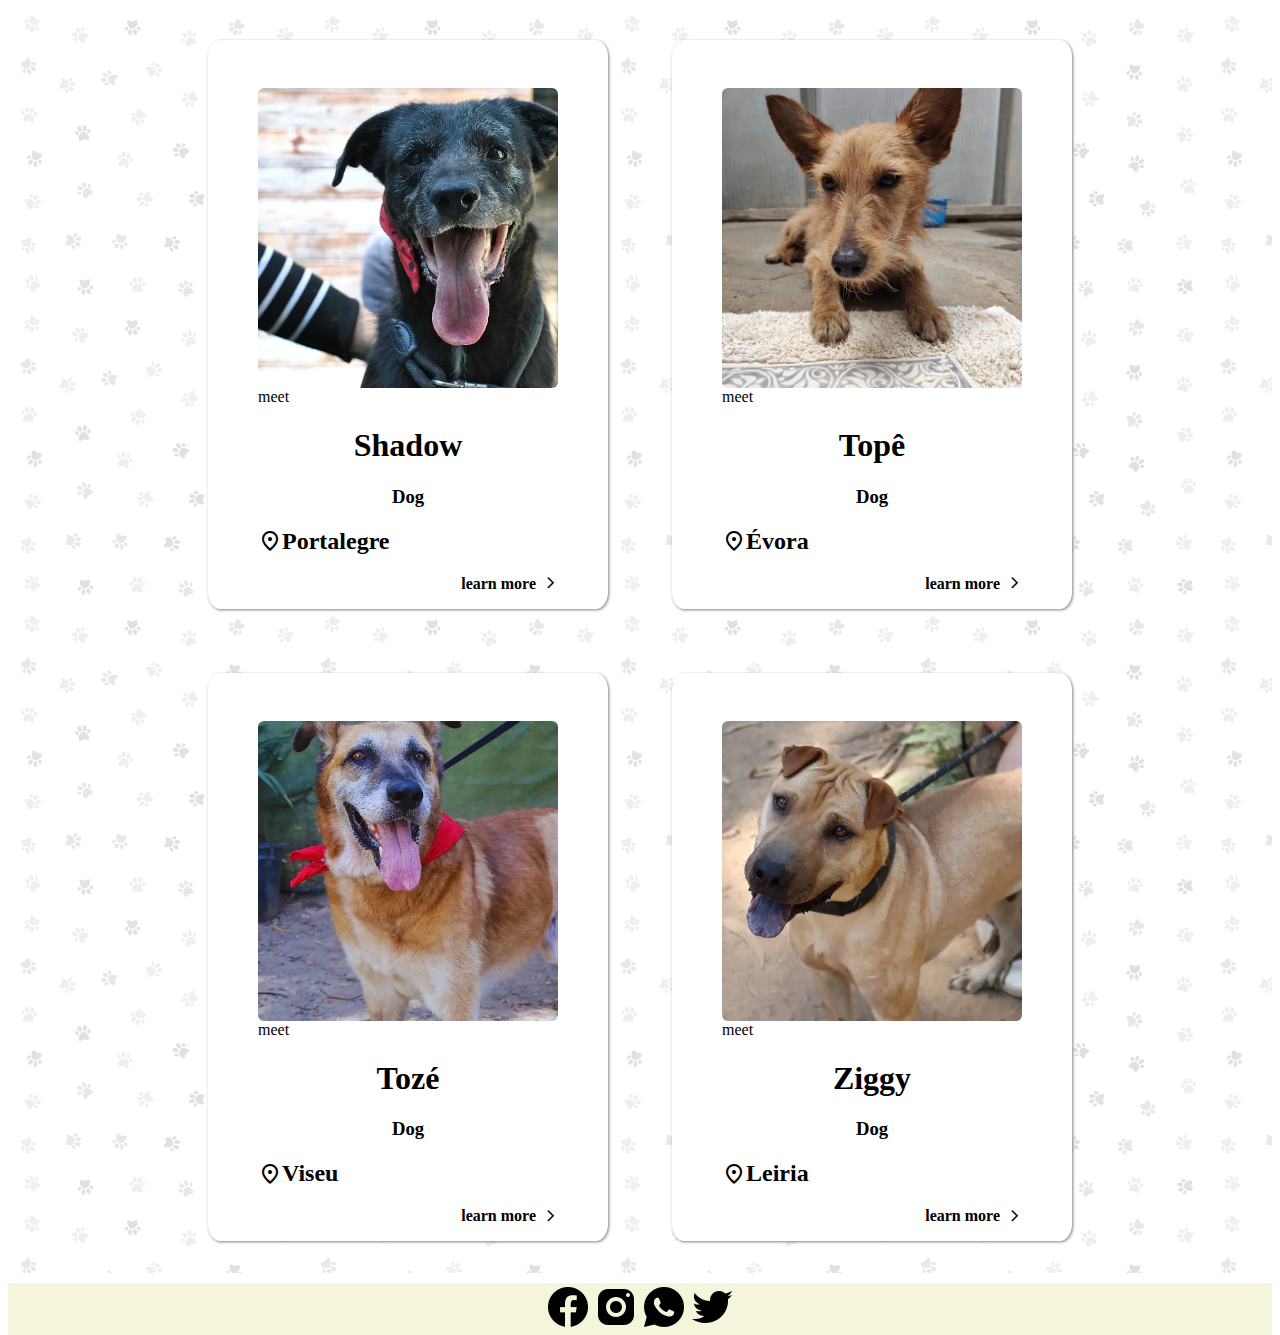
==== commit f830273e: "Footer update" ====
--- a/index.html
+++ b/index.html
@@ -33,9 +33,19 @@
         </div>
         <div class="pets-container"></div>
       </main>
-
       <footer>
-        <h1>Footer</h1>
+        <a href="https://www.facebook.com"
+          ><img src="/src/img/ui/facebook.png" alt="Facebook"
+        /></a>
+        <a href="https://www.instagram.com"
+          ><img src="/src/img/ui/instagram.png" alt="Instagram"
+        /></a>
+        <a href="https://www.whatsapp.com"
+          ><img src="/src/img/ui/whatsapp.png" alt="WhatsApp"
+        /></a>
+        <a href="https://www.twitter.com"
+          ><img src="/src/img/ui/twitter.png" alt="Twitter"
+        /></a>
       </footer>
     </div>
     <script src="/src/js/scripts.js"></script>
--- a/src/css/style.css
+++ b/src/css/style.css
@@ -17,7 +17,6 @@
   grid-template-rows: auto 1fr auto;
   grid-gap: 10px;
   height: 100vh;
-  margin: 0 20px 10px; /* Margens laterais e inferior */
 }
 
 header {
@@ -61,9 +60,14 @@
   margin: 1rem;
 }
 
+header nav button {
+  margin: 1rem 2rem;
+  color: var(--color-primary);
+}
+
 header nav a {
   margin: 0rem; /* espaçamento entre os botões */
-  color: var(--color-white); /* color dos botões */
+  color: var(--color-white);
   border: none;
   background: none;
   font-size: 1.5rem;
@@ -71,8 +75,8 @@
   border-radius: 50px; /* Estilo  arredondado */
   padding: 10px 20px; /* Espaçamento interno */
   transition: background-color 0.3s ease-in-out;
-  display: inline-block; /* Adicionado */
-  background-color: var(--color-primary); /* Adicionado */
+  display: inline-block;
+  background-color: var(--color-primary);
 }
 
 header nav a:hover {
@@ -132,4 +136,60 @@
   height: 100%;
   object-fit: cover;
   object-position: center;
+  text-decoration: none;
 }
+
+.info-pet {
+  width: 75%;
+  text-decoration: none;
+}
+
+.info-pet p {
+  text-align: left;
+  margin: 0;
+}
+
+.info-pet h3 {
+  margin: 0;
+  text-align: center;
+}
+
+.info-pet h4 {
+  margin: 0;
+  text-align: right;
+}
+
+.info-pet .location {
+  display: flex;
+  align-items: center;
+  justify-content: flex-start;
+}
+
+.info-pet .learn {
+  display: flex;
+  align-items: center;
+  justify-content: flex-end;
+  margin-bottom: 1rem;
+}
+
+.info-pet .learn span {
+  font-size: 0.9rem;
+  margin-left: 0.5rem;
+}
+
+.info-pet a {
+  text-decoration: none;
+  color: black;
+}
+
+button:hover {
+  cursor: pointer;
+}
+
+footer {
+  display: flex;
+  justify-content: center;
+  align-items: center;
+  flex-wrap: wrap;
+  text-align: center;
+}
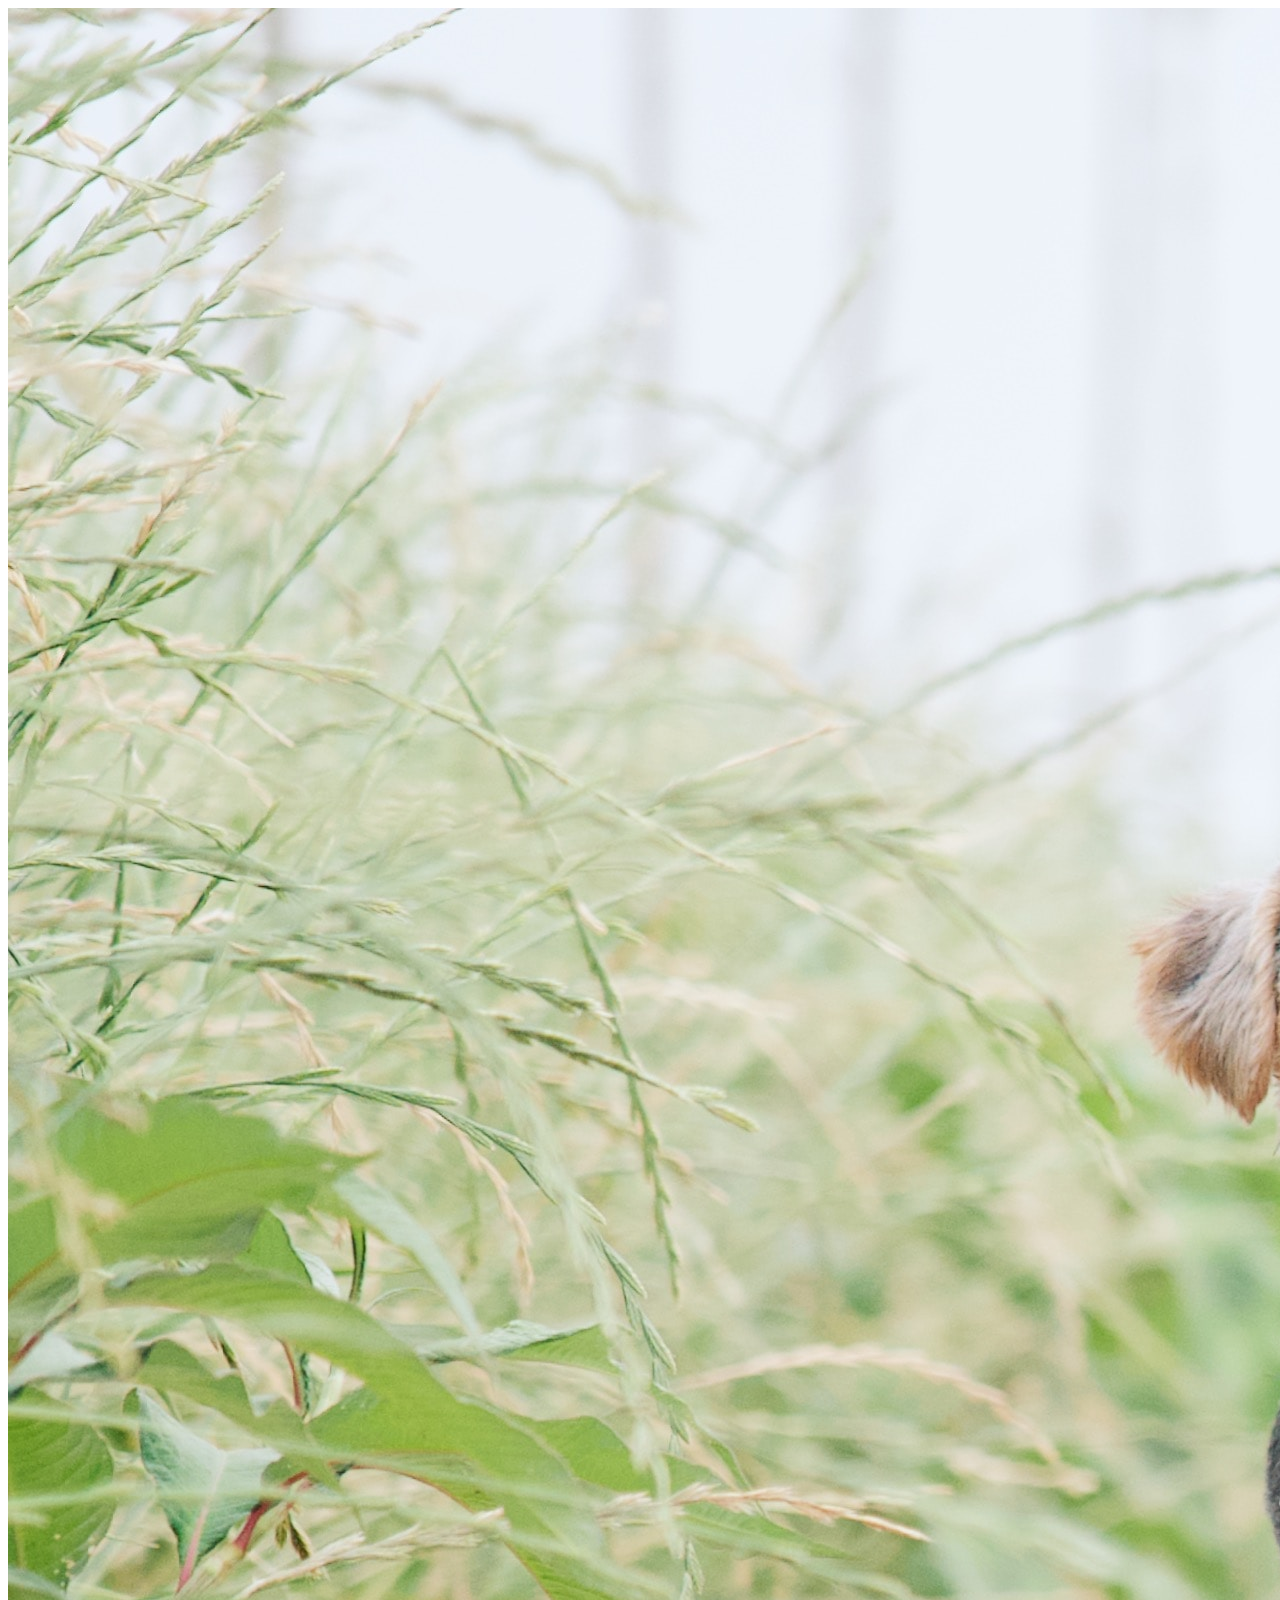
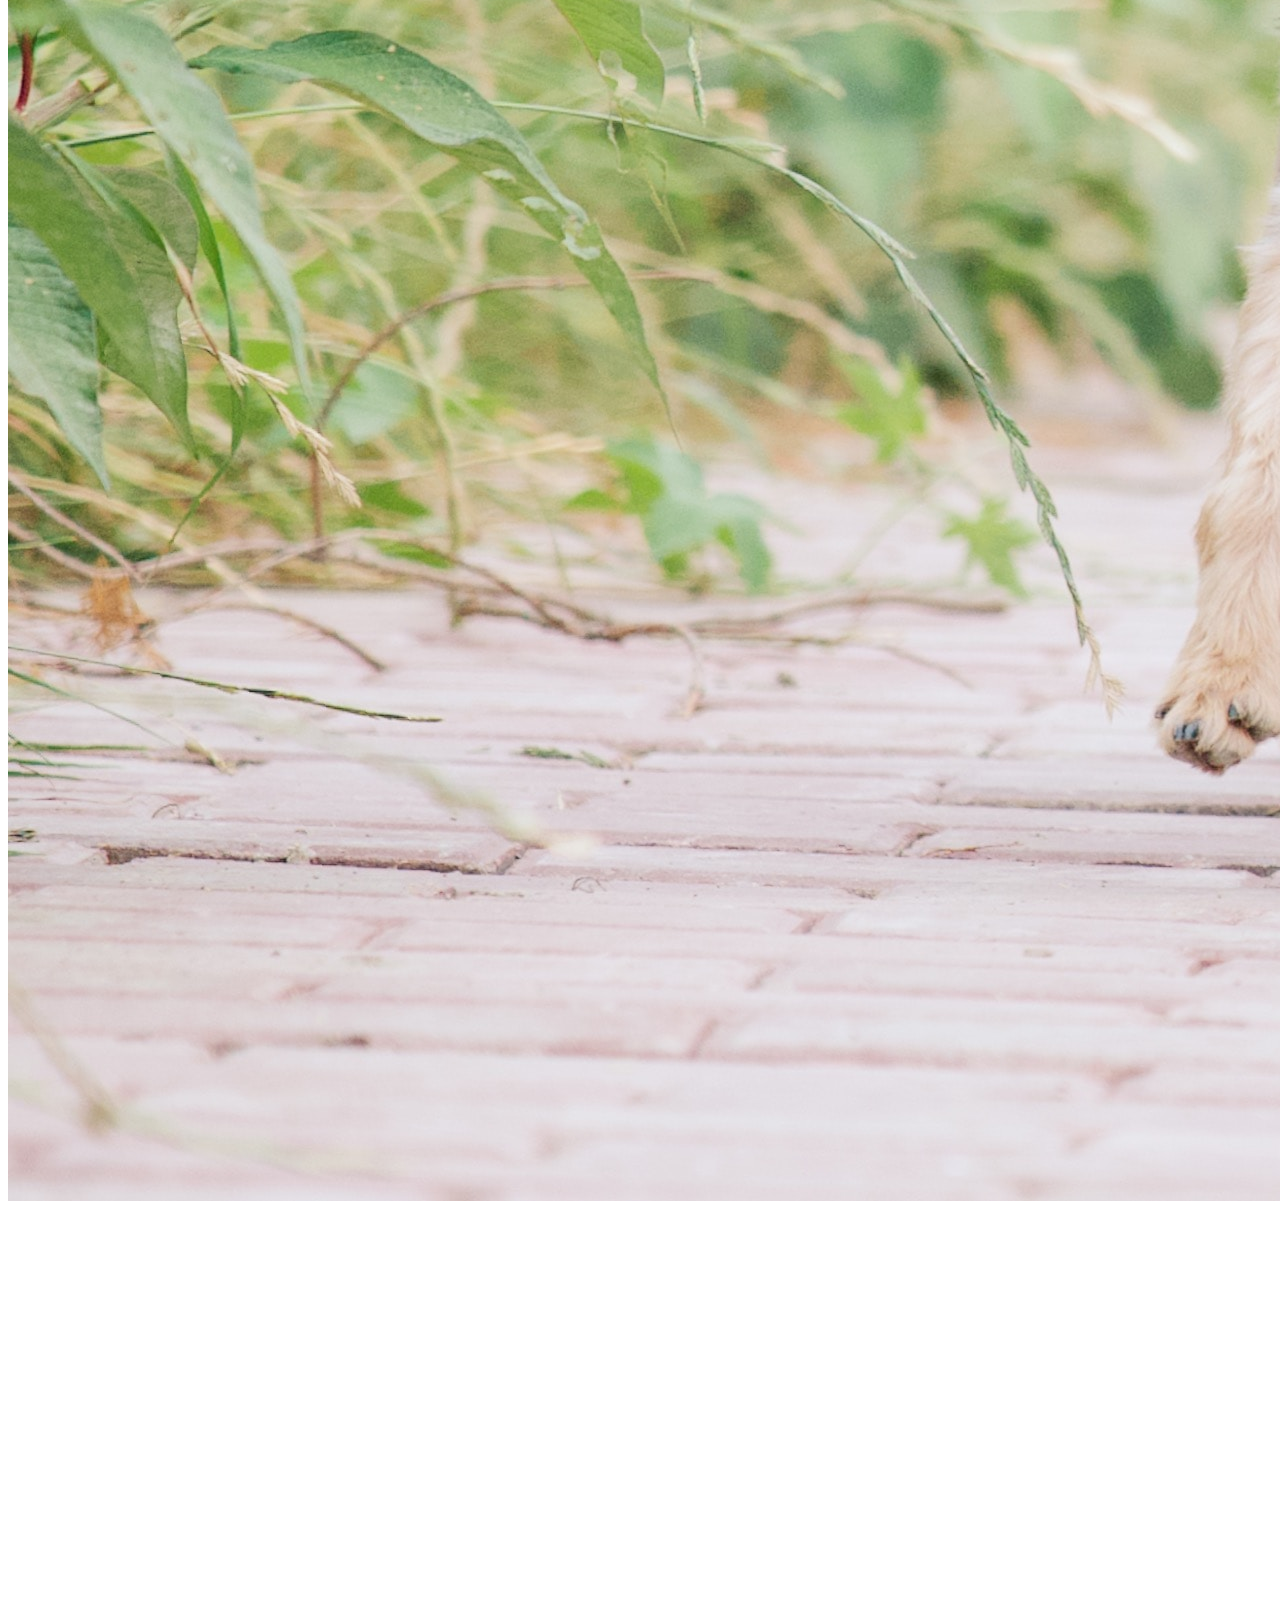
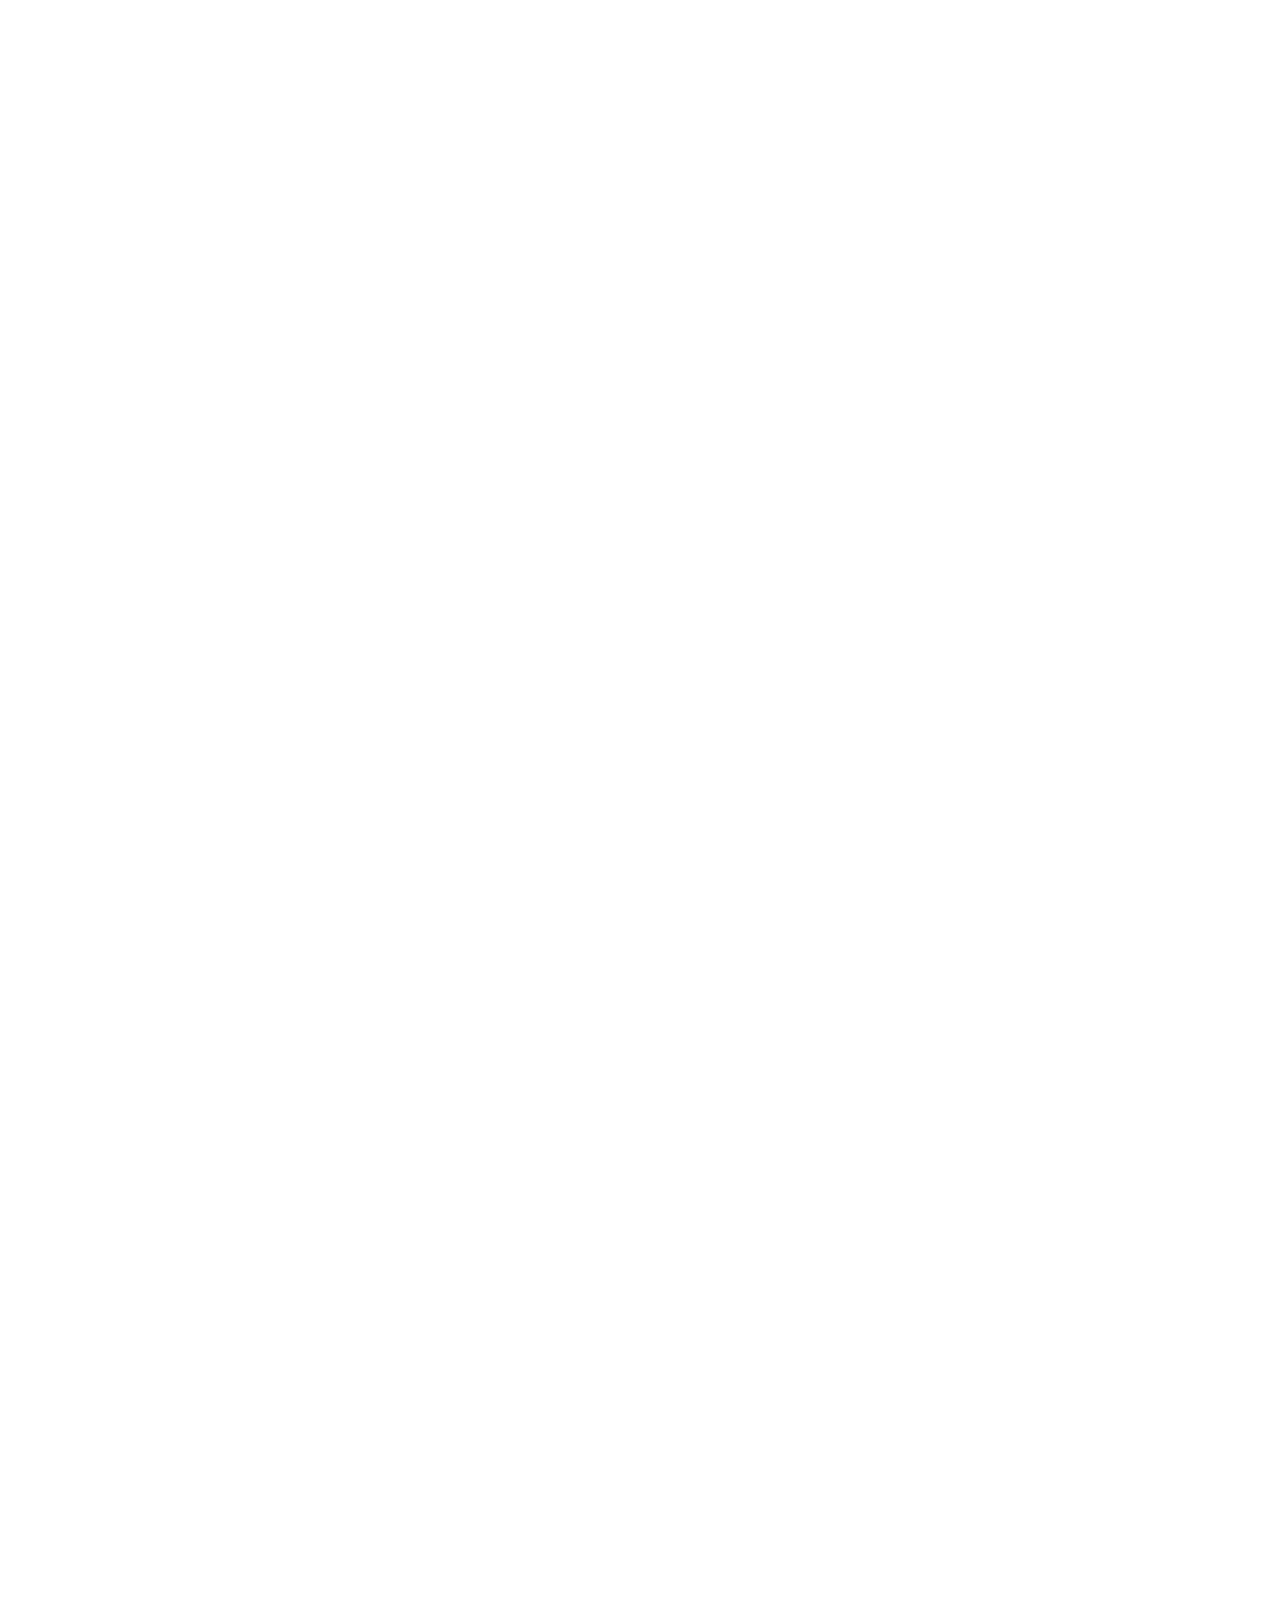
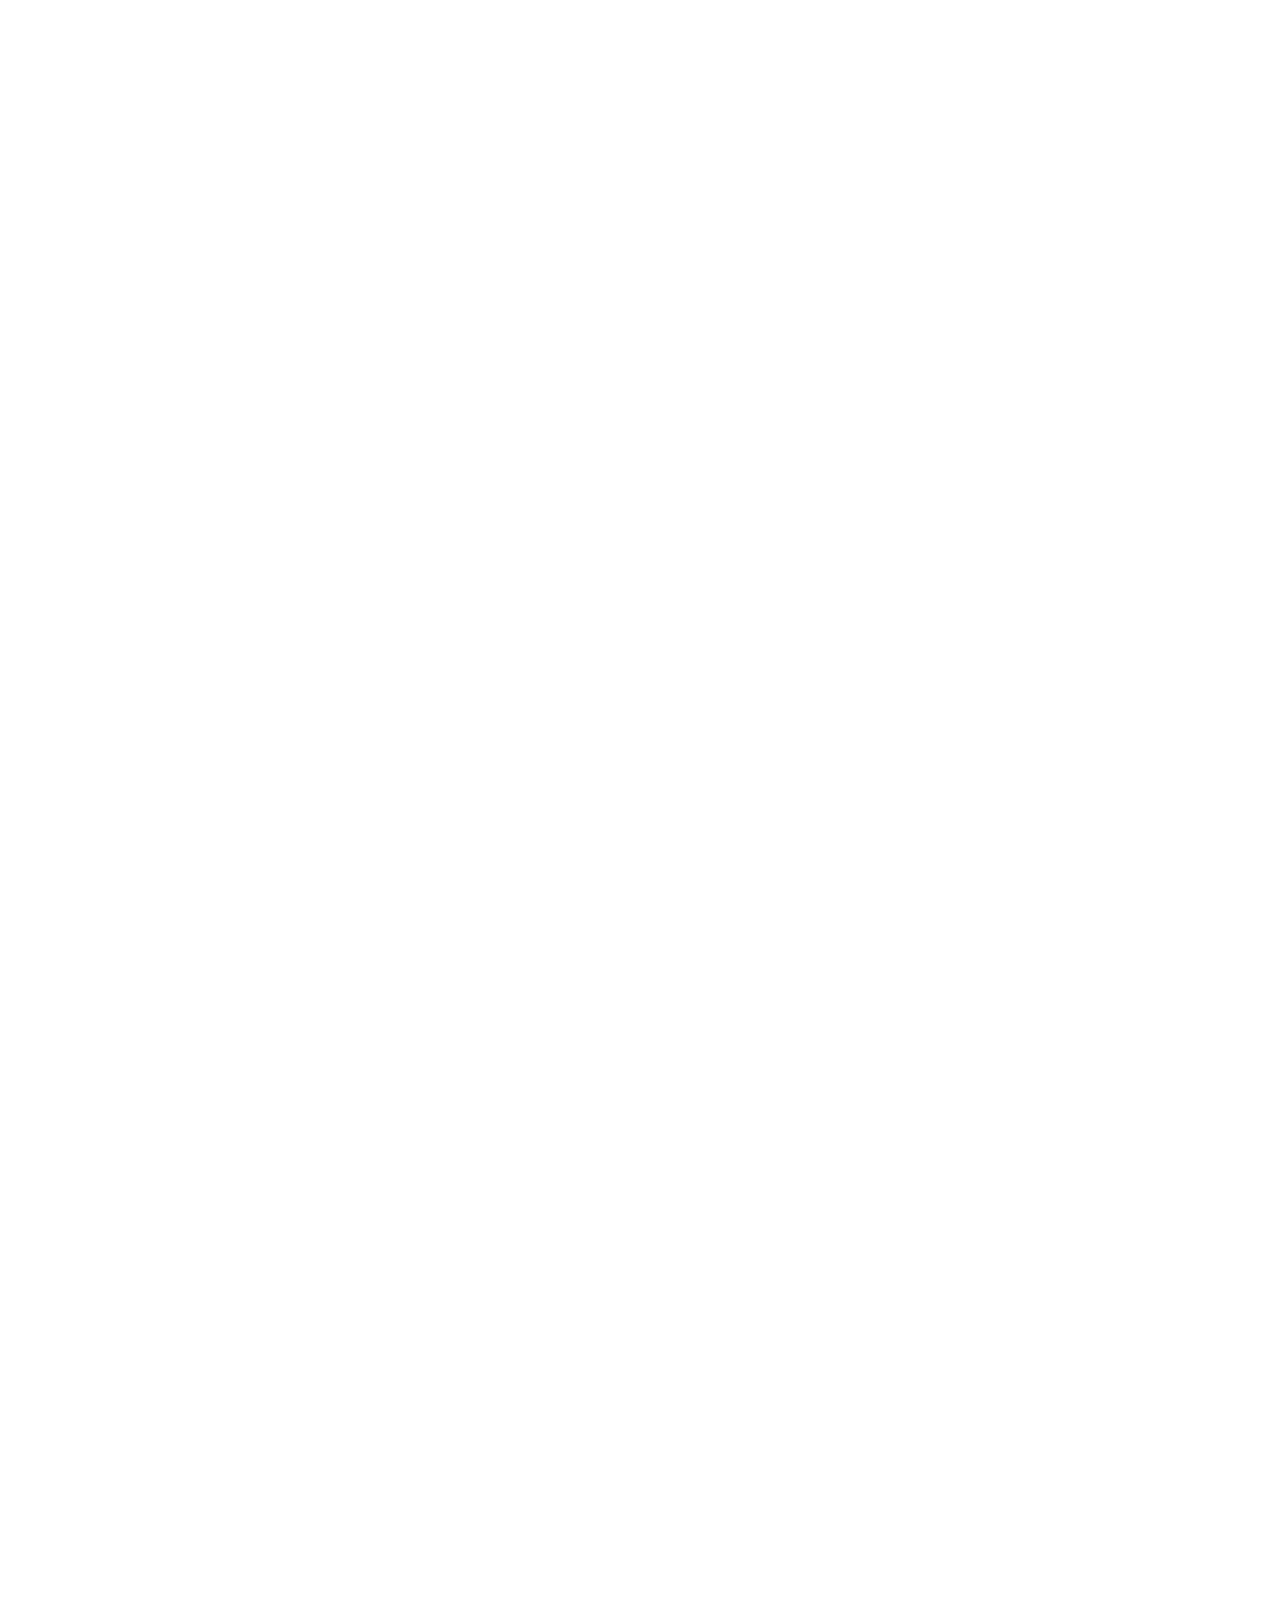
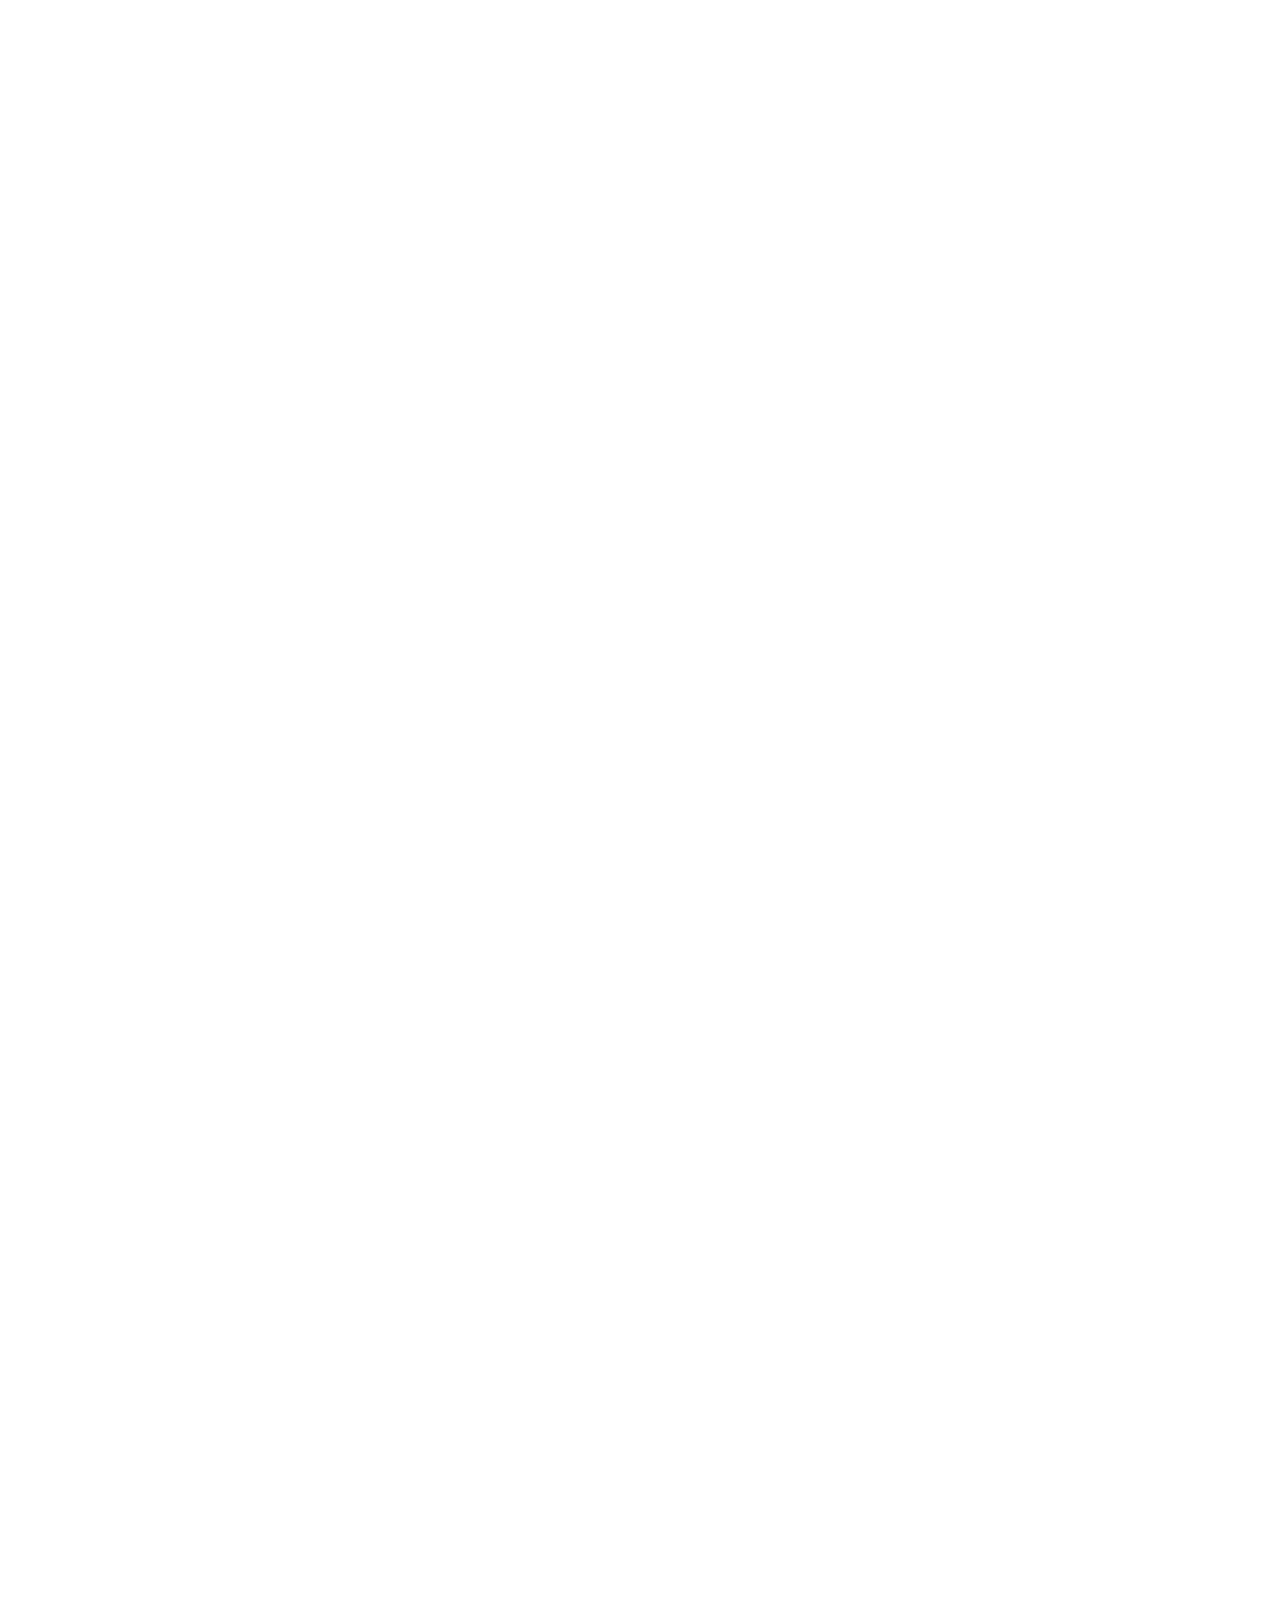
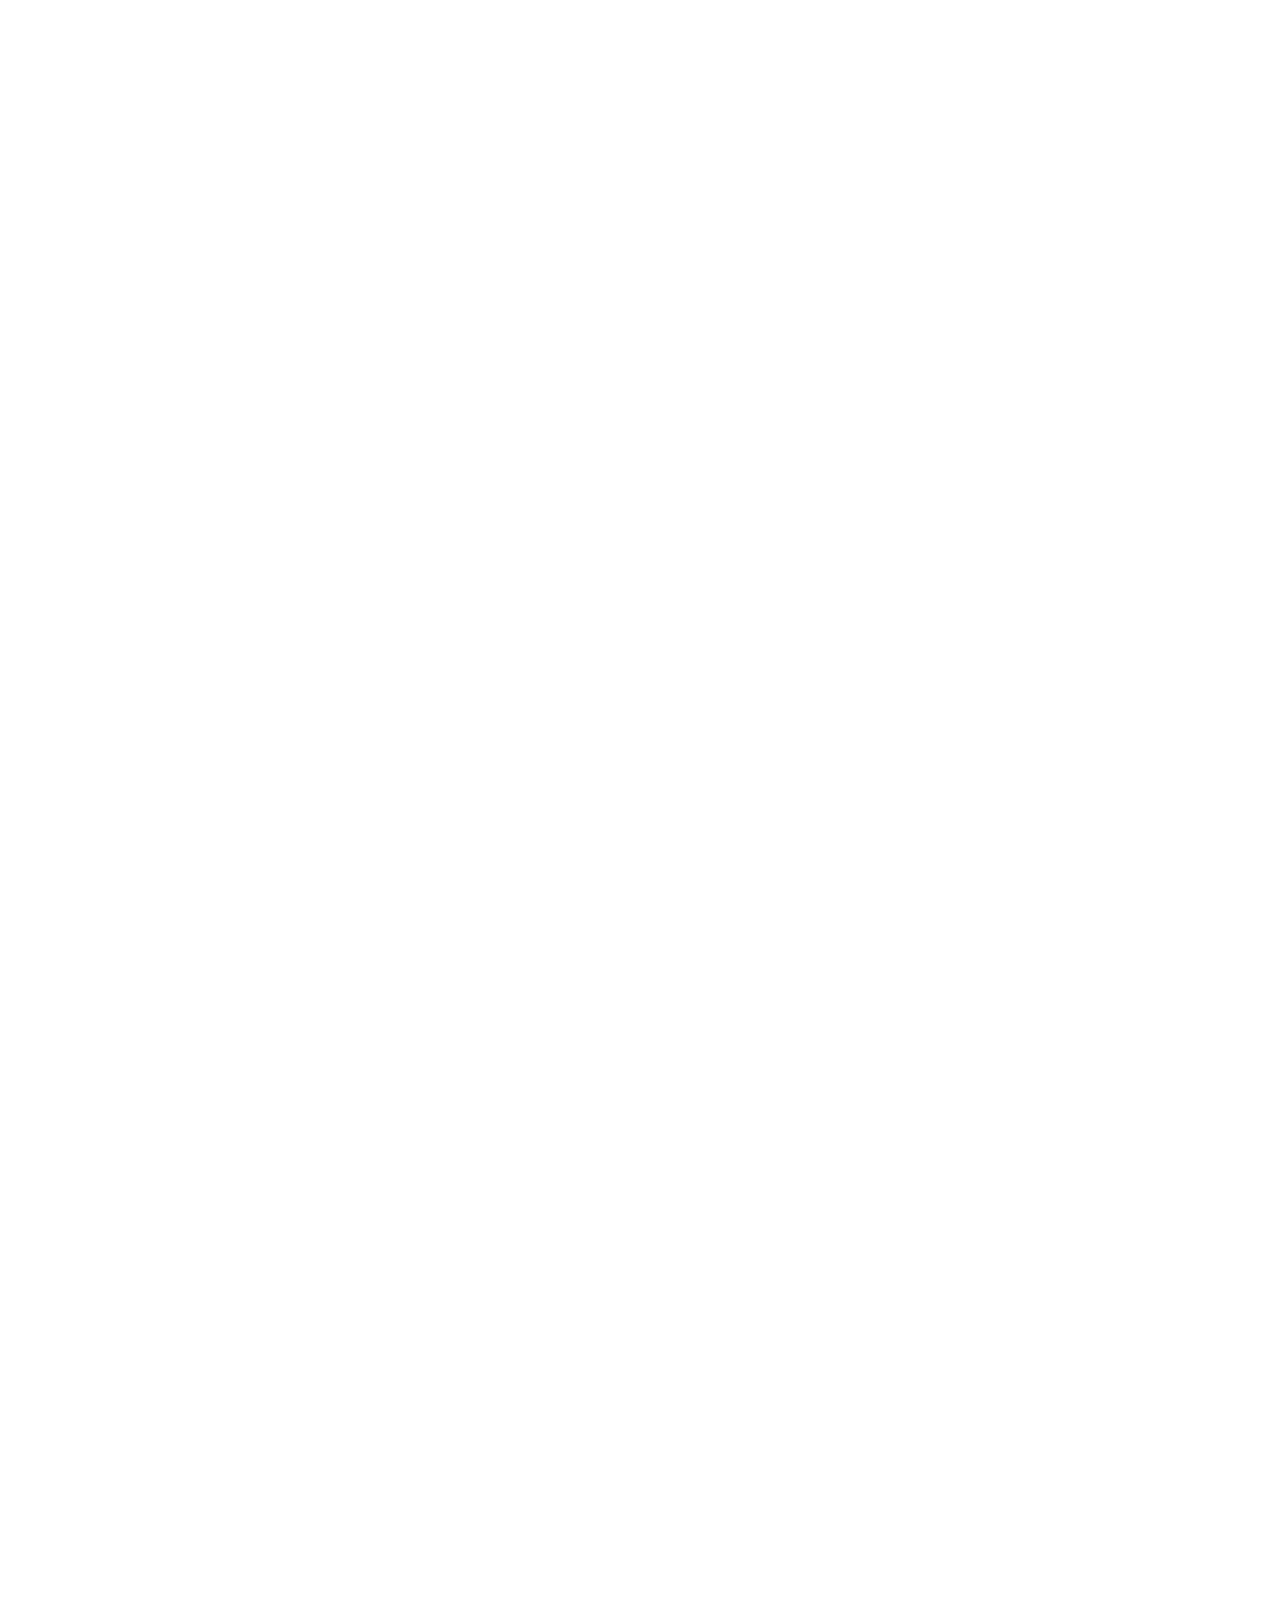
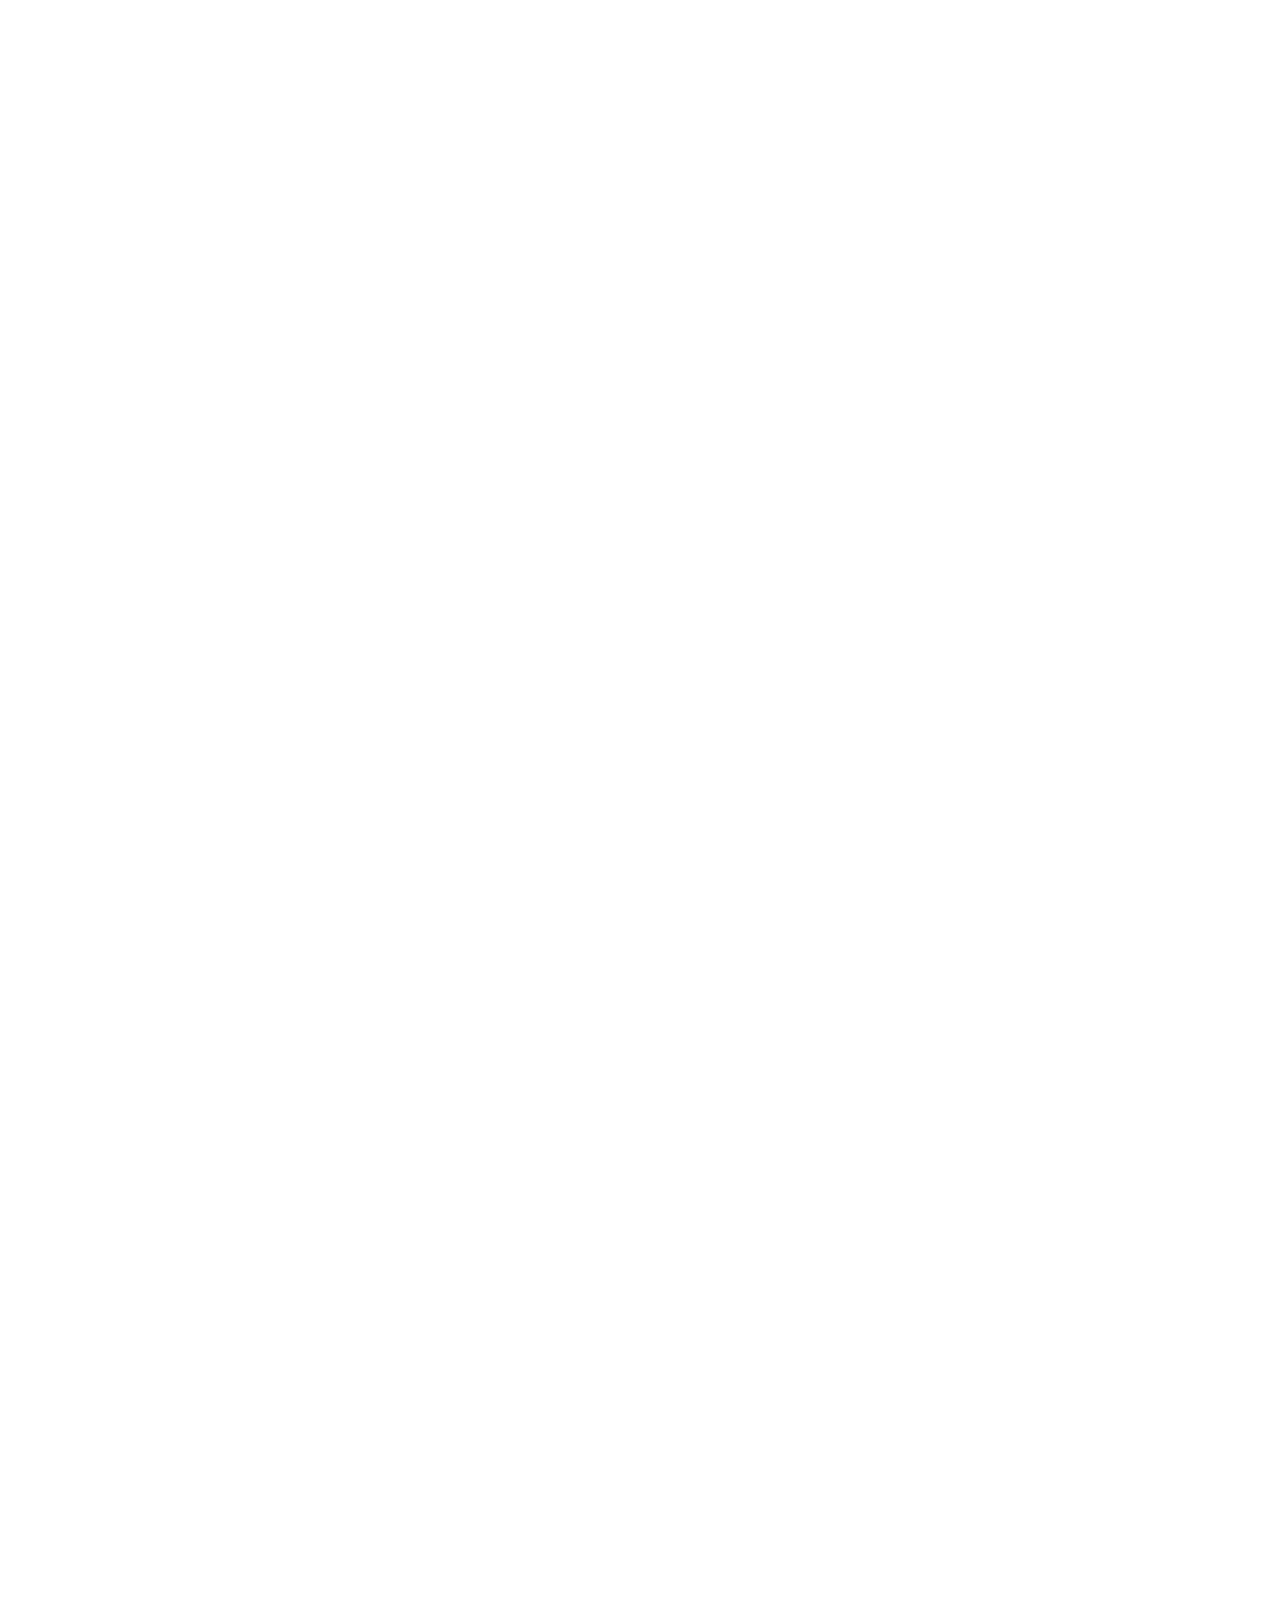
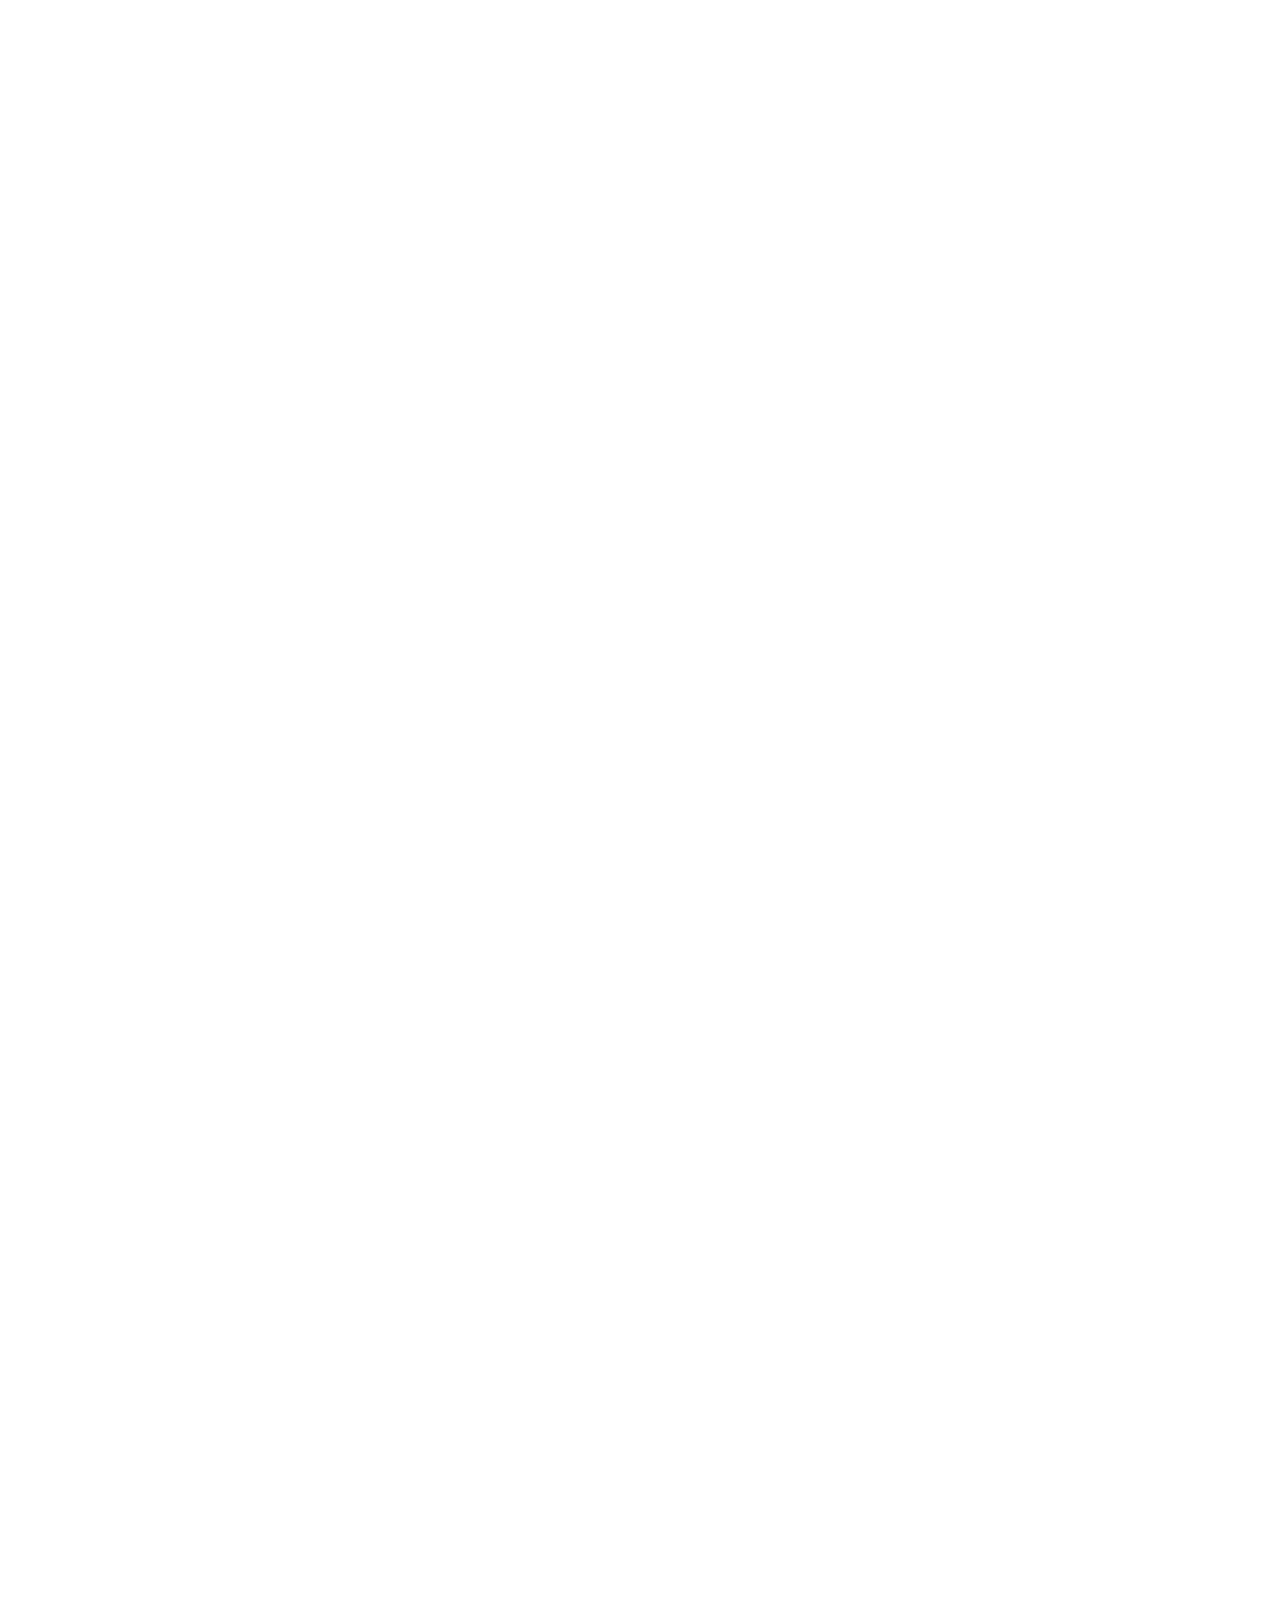
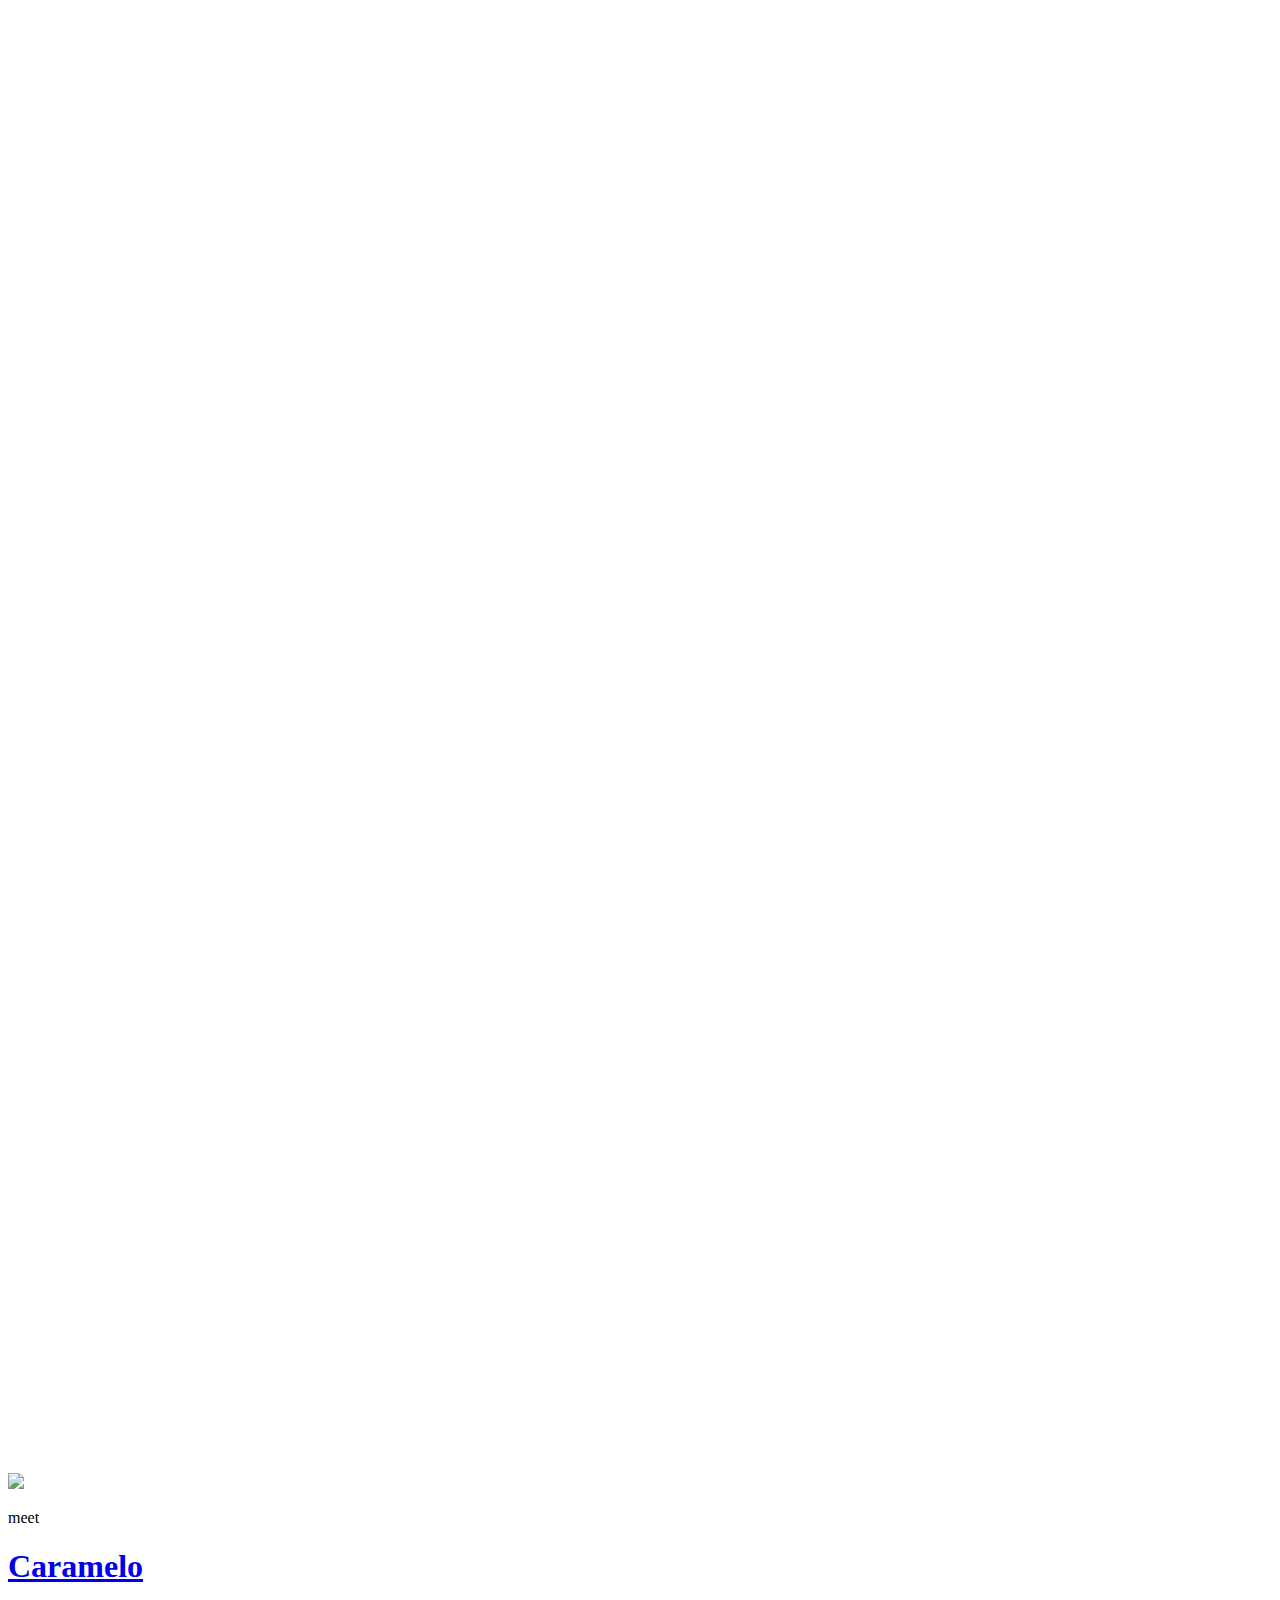
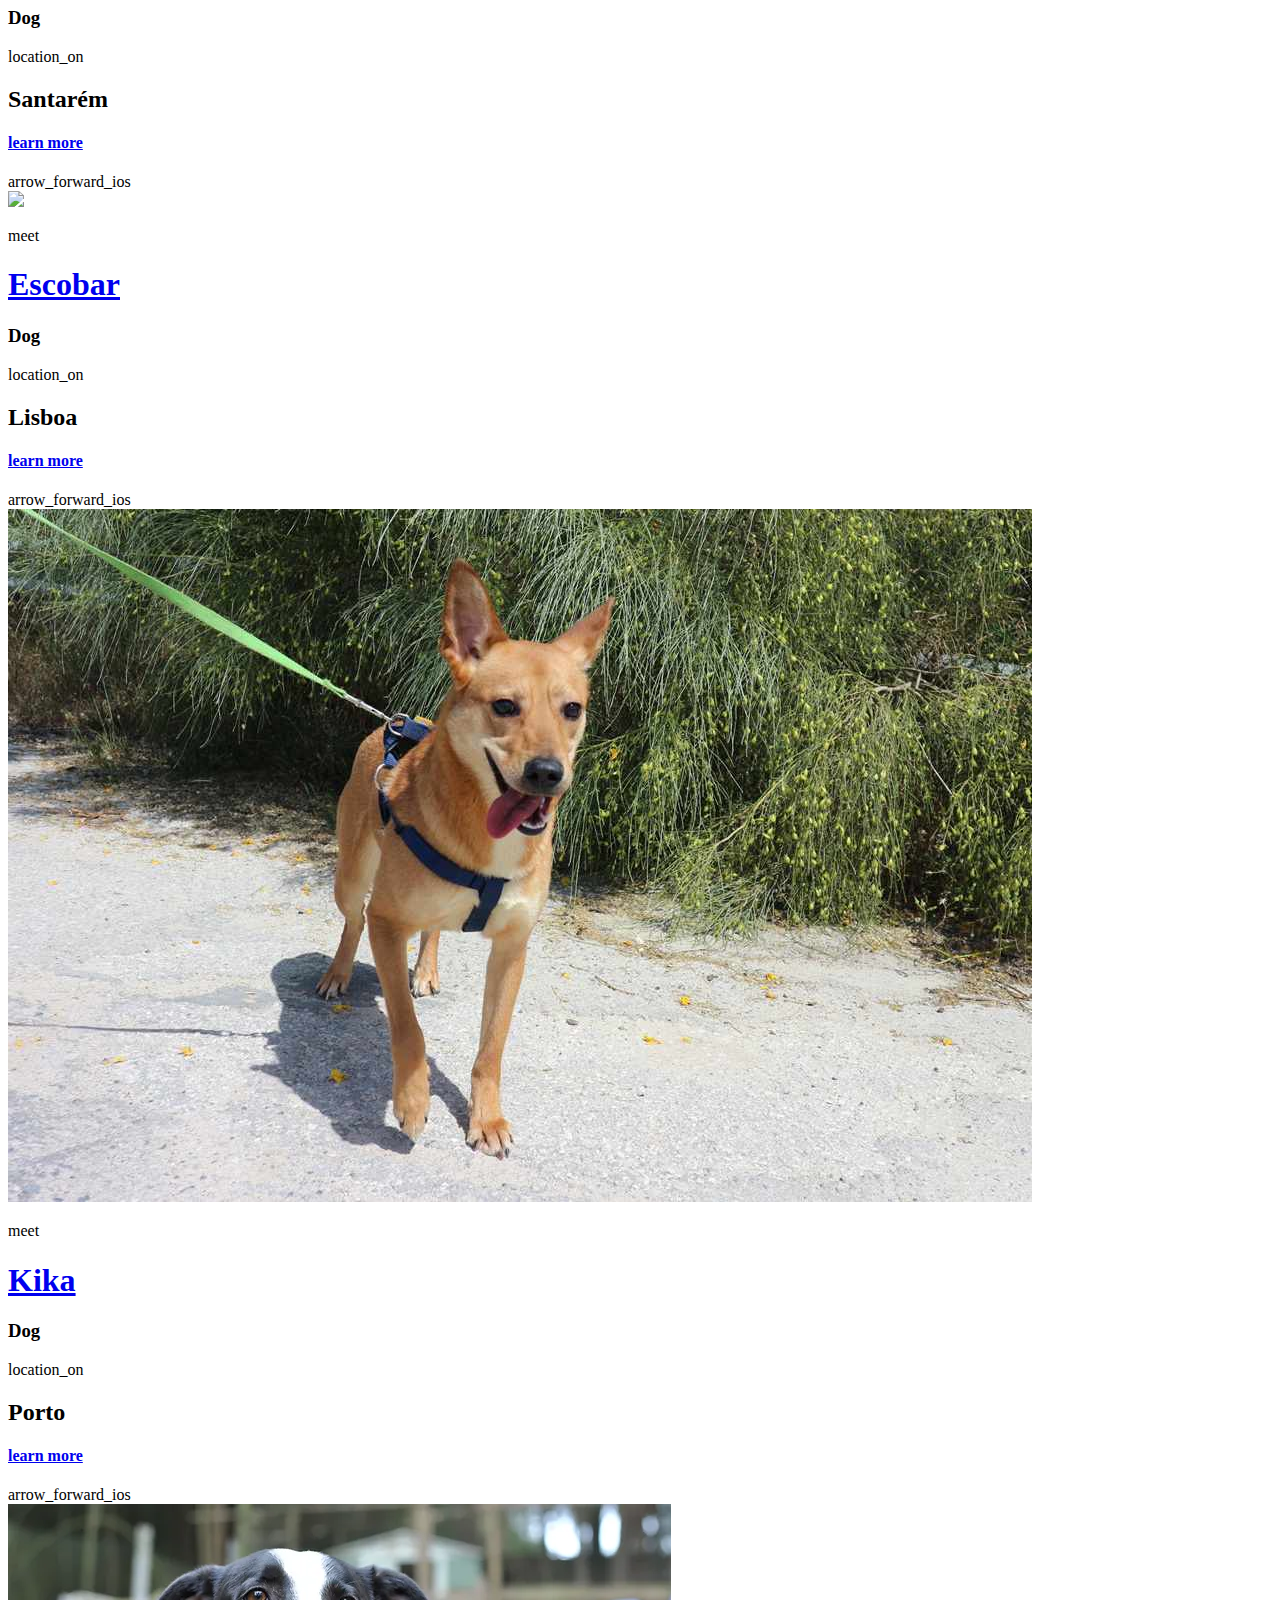
==== commit 1f0b99a7: "Merge branch 'main' into cfa-dev" ====
--- a/index.html
+++ b/index.html
@@ -1,28 +1,21 @@
 <!DOCTYPE html>
 <html lang="en">
   <head>
-    <meta charset="UTF-8" />
-    <meta http-equiv="X-UA-Compatible" content="IE=edge" />
-    <meta name="viewport" content="width=device-width, initial-scale=1.0" />
-    <title>Pawsome</title>
-    <link rel="stylesheet" href="/src/css/style.css" />
-    <link
-      rel="stylesheet"
-      href="https://fonts.googleapis.com/css2?family=Material+Symbols+Outlined:opsz,wght,FILL,GRAD@48,400,1,0"
-    />
+    <script src="https://code.jquery.com/jquery-latest.min.js"></script>
+    <script>
+      $(function(){
+        $('head').load("/src/pages/static/head.html")
+      });
+    </script>
   </head>
   <body>
     <div class="container">
       <header>
-        <div class="logo">
-          <a href="/index.html"
-            ><img src="/src/img/ui/Pawsome_logo.png" alt="Pawsome Adoptions"
-          /></a>
-        </div>
-        <nav>
-          <a href="/src/pages/nav/about.html">About us</a>
-          <a href="/src/pages/nav/contact.html">Contact us</a>
-        </nav>
+        <script>
+          $(function(){
+            $('header').load("/src/pages/static/header.html")
+          });
+        </script>
       </header>
       <main>
         <div class="slide-show">
@@ -34,6 +27,11 @@
         <div class="pets-container"></div>
       </main>
       <footer>
+        <script>
+          $(function(){
+            $('footer').load("/src/pages/static/footer.html")
+          });
+        </script>
         <a href="https://www.facebook.com"
           ><img src="/src/img/ui/facebook.png" alt="Facebook"
         /></a>
